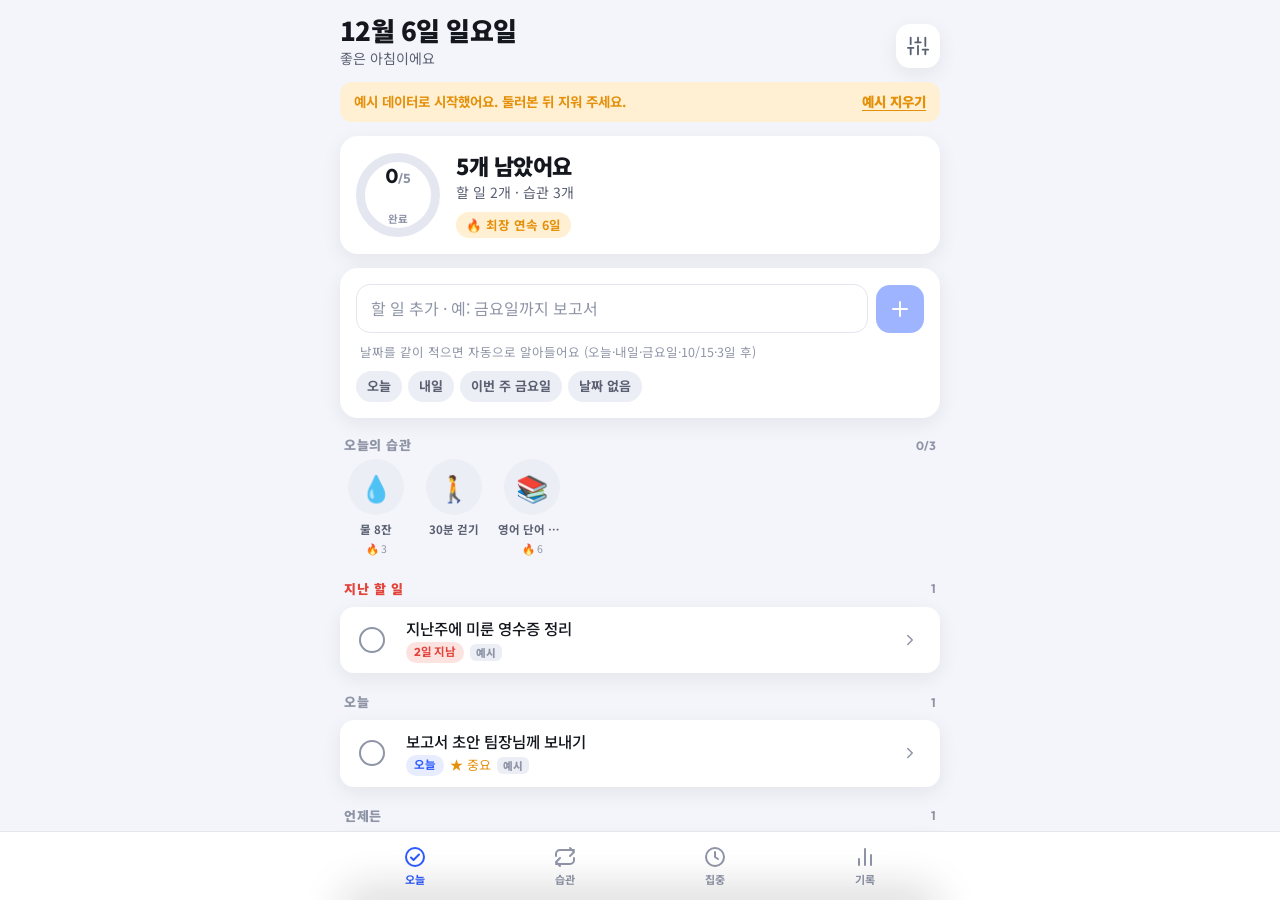
==== haru/index.html @ b6474ebb "Add 하루 planner app and 몽글몽글 merge game 하루 (haru/): one-screen daily planner for iPhone Safari / home" ====
<!doctype html>
<html lang="ko">
<head>
<meta charset="utf-8">
<meta name="viewport" content="width=device-width, initial-scale=1, maximum-scale=1, viewport-fit=cover, interactive-widget=resizes-content">
<meta name="description" content="할 일·습관·집중 타이머·기록을 한 화면에. 로그인 없이, 오프라인에서도 되는 하루 플래너.">
<meta property="og:type" content="website">
<meta property="og:title" content="하루">
<meta property="og:description" content="할 일·습관·집중 타이머·기록을 한 화면에. 로그인 없이, 오프라인에서도 되는 하루 플래너.">
<meta property="og:image" content="https://joofam0819-crypto.github.io/claude-cloud/haru/og.png">
<meta property="og:url" content="https://joofam0819-crypto.github.io/claude-cloud/haru/">
<meta name="twitter:card" content="summary_large_image">
<link rel="apple-touch-icon" href="icons/apple-touch-icon.png">
<link rel="icon" type="image/png" href="icons/icon-192.png">
<link rel="manifest" href="manifest.webmanifest">
<meta name="apple-mobile-web-app-capable" content="yes">
<meta name="mobile-web-app-capable" content="yes">
<meta name="apple-mobile-web-app-status-bar-style" content="black-translucent">
<meta name="apple-mobile-web-app-title" content="하루">
<meta name="theme-color" media="(prefers-color-scheme: light)" content="#f4f5fa">
<meta name="theme-color" media="(prefers-color-scheme: dark)" content="#0e1016">
<title>하루</title>
<link rel="preconnect" href="https://fonts.googleapis.com">
<link rel="preconnect" href="https://fonts.gstatic.com" crossorigin>
<link rel="stylesheet" href="https://fonts.googleapis.com/css2?family=Noto+Sans+KR:wght@400;500;700;900&family=Outfit:wght@500;700&display=swap">
<style>
/* Layout: one fixed full-height column (top bar / scrolling view / tab bar); sheets slide up over it. */
:root{
  --bg:#f4f5fa; --surface:#ffffff; --surface-2:#eceef5; --surface-3:#e2e5ef;
  --fg:#15171e; --fg-2:#5a6072; --fg-3:#8f95a7; --line:#e3e6ee;
  --accent:#2d5bff; --accent-2:#1f46d6; --accent-soft:#e7ecff; --on-accent:#ffffff;
  --ok:#19a369; --ok-soft:#dcf4e8; --warn:#e4900a; --warn-soft:#fff0d3; --bad:#e2433a; --bad-soft:#fde3e0;
  --ring-track:#e4e7f0; --shadow:0 6px 20px rgba(21,23,30,.07); --shadow-lg:0 -12px 40px rgba(21,23,30,.18);
  --radius:18px; --radius-sm:12px;
  --f-ui:"Noto Sans KR",-apple-system,BlinkMacSystemFont,"Apple SD Gothic Neo","Pretendard","Malgun Gothic",sans-serif;
  --f-num:"Outfit","Noto Sans KR",-apple-system,BlinkMacSystemFont,sans-serif;
  color-scheme:light;
}
@media (prefers-color-scheme:dark){
  :root:not([data-theme="light"]){
    --bg:#0e1016; --surface:#171a23; --surface-2:#1f2330; --surface-3:#2a2f3e;
    --fg:#f2f3f7; --fg-2:#aab0c2; --fg-3:#6f7589; --line:#262b38;
    --accent:#5d86ff; --accent-2:#7a9cff; --accent-soft:#1c2a55; --on-accent:#ffffff;
    --ok:#33c585; --ok-soft:#113627; --warn:#f0a73c; --warn-soft:#3a2a0f; --bad:#ff6d63; --bad-soft:#3f1b19;
    --ring-track:#272b38; --shadow:0 6px 20px rgba(0,0,0,.35); --shadow-lg:0 -12px 40px rgba(0,0,0,.55);
    color-scheme:dark;
  }
}
:root[data-theme="dark"]{
  --bg:#0e1016; --surface:#171a23; --surface-2:#1f2330; --surface-3:#2a2f3e;
  --fg:#f2f3f7; --fg-2:#aab0c2; --fg-3:#6f7589; --line:#262b38;
  --accent:#5d86ff; --accent-2:#7a9cff; --accent-soft:#1c2a55; --on-accent:#ffffff;
  --ok:#33c585; --ok-soft:#113627; --warn:#f0a73c; --warn-soft:#3a2a0f; --bad:#ff6d63; --bad-soft:#3f1b19;
  --ring-track:#272b38; --shadow:0 6px 20px rgba(0,0,0,.35); --shadow-lg:0 -12px 40px rgba(0,0,0,.55);
  color-scheme:dark;
}
*,*::before,*::after{box-sizing:border-box}
html,body{height:100%;margin:0;padding:0}
body{background:var(--bg);color:var(--fg);font-family:var(--f-ui);font-size:16px;line-height:1.45;-webkit-text-size-adjust:100%;-webkit-tap-highlight-color:transparent;overscroll-behavior:none}
[hidden]{display:none!important}
button{font:inherit;color:inherit;background:none;border:0;padding:0;margin:0;cursor:pointer;-webkit-appearance:none;appearance:none;touch-action:manipulation}
input,textarea,select{font:inherit;color:inherit}
button:focus-visible,input:focus-visible,textarea:focus-visible,select:focus-visible,[tabindex]:focus-visible{outline:2px solid var(--accent);outline-offset:2px}
.num{font-family:var(--f-num);font-variant-numeric:tabular-nums}
.sr{position:absolute;width:1px;height:1px;overflow:hidden;clip:rect(0 0 0 0);white-space:nowrap}

#app{position:fixed;inset:0;display:flex;flex-direction:column;background:var(--bg);overflow:hidden}
.topbar{flex:none;padding:calc(env(safe-area-inset-top,0px) + 14px) 20px 6px;display:flex;align-items:flex-end;justify-content:space-between;gap:12px}
.topbar h1{margin:0;font-size:26px;font-weight:900;letter-spacing:-.02em;line-height:1.2;text-wrap:balance}
.topbar .sub{margin-top:3px;color:var(--fg-2);font-size:14px}
.iconbtn{width:44px;height:44px;border-radius:14px;display:grid;place-items:center;color:var(--fg-2);background:var(--surface);box-shadow:var(--shadow);flex:none}
.iconbtn:active{transform:scale(.94)}
.iconbtn svg{width:22px;height:22px}
main{flex:1;min-height:0;overflow-y:auto;-webkit-overflow-scrolling:touch;overscroll-behavior:contain;padding:8px 16px 36px}
.tabbar{flex:none;display:grid;grid-template-columns:repeat(4,1fr);padding:6px 10px calc(env(safe-area-inset-bottom,0px) + 8px);background:var(--surface);border-top:1px solid var(--line)}
.tabbar button{display:flex;flex-direction:column;align-items:center;gap:3px;padding:7px 0 4px;font-size:11px;font-weight:700;color:var(--fg-3);border-radius:12px}
.tabbar button[aria-selected="true"]{color:var(--accent)}
.tabbar button:active{background:var(--surface-2)}
.tabbar svg{width:24px;height:24px}
.ico{width:24px;height:24px;fill:none;stroke:currentColor;stroke-width:2;stroke-linecap:round;stroke-linejoin:round}

section.tab{display:flex;flex-direction:column;gap:14px}
.card{background:var(--surface);border-radius:var(--radius);padding:16px;box-shadow:var(--shadow)}
.hero{display:flex;align-items:center;gap:16px}
.hero .big{font-size:22px;font-weight:900;letter-spacing:-.02em;line-height:1.25;text-wrap:balance}
.hero .msg{color:var(--fg-2);font-size:14px;margin-top:2px}
.hero .meta{margin-top:10px;display:flex;flex-wrap:wrap;gap:6px}
.pill{display:inline-flex;align-items:center;gap:5px;padding:4px 10px;border-radius:999px;font-size:12.5px;font-weight:700;background:var(--surface-2);color:var(--fg-2);white-space:nowrap}
.pill.accent{background:var(--accent-soft);color:var(--accent)}
.pill.ok{background:var(--ok-soft);color:var(--ok)}
.pill.bad{background:var(--bad-soft);color:var(--bad)}
.pill.warn{background:var(--warn-soft);color:var(--warn)}
.ring{position:relative;flex:none;display:grid;place-items:center}
.ring svg{display:block;transform:rotate(-90deg)}
.ring .lbl{position:absolute;inset:0;display:grid;place-items:center;text-align:center;line-height:1}
.ring .lbl b{font-family:var(--f-num);font-size:20px;font-weight:700}
.ring .lbl small{display:block;font-size:10.5px;color:var(--fg-3);margin-top:3px;font-weight:700}

.banner{display:flex;align-items:center;justify-content:space-between;gap:10px;padding:10px 14px;border-radius:var(--radius-sm);background:var(--warn-soft);color:var(--warn);font-size:13.5px;font-weight:700}
.banner button{font-weight:900;text-decoration:underline;text-underline-offset:3px;white-space:nowrap;flex:none}

.composer{display:flex;flex-direction:column;gap:8px}
.composer .row{display:flex;gap:8px;align-items:center}
.input{width:100%;min-width:0;font-size:16px;padding:12px 14px;border-radius:14px;border:1.5px solid var(--line);background:var(--surface);color:var(--fg);outline:none;transition:border-color .15s,box-shadow .15s;-webkit-appearance:none;appearance:none}
.input::placeholder{color:var(--fg-3)}
.input:focus{border-color:var(--accent);box-shadow:0 0 0 4px var(--accent-soft)}
textarea.input{resize:vertical;min-height:80px;line-height:1.5}
.composer .add{width:48px;height:48px;border-radius:14px;background:var(--accent);color:var(--on-accent);display:grid;place-items:center;flex:none;box-shadow:0 6px 16px rgba(45,91,255,.28)}
.composer .add:disabled{opacity:.45;box-shadow:none}
.composer .add:active{transform:scale(.94)}
.composer .hint{display:flex;align-items:center;gap:6px;flex-wrap:wrap;min-height:22px;font-size:12.5px;color:var(--fg-3);padding:0 4px}
.chips{display:flex;gap:6px;flex-wrap:wrap}
.chip{padding:6px 11px;border-radius:999px;background:var(--surface-2);color:var(--fg-2);font-size:13px;font-weight:700;white-space:nowrap}
.chip[aria-pressed="true"]{background:var(--accent);color:var(--on-accent)}
.chip:active{transform:scale(.96)}

.habit-strip{display:flex;gap:10px;overflow-x:auto;padding:4px 2px 6px;scrollbar-width:none;-webkit-overflow-scrolling:touch}
.habit-strip::-webkit-scrollbar{display:none}
.hbtn{flex:none;width:68px;display:flex;flex-direction:column;align-items:center;gap:6px}
.hbtn .face{width:56px;height:56px;border-radius:50%;display:grid;place-items:center;font-size:26px;background:var(--surface-2);border:2.5px solid transparent;position:relative;transition:transform .15s,background .15s}
.hbtn .face::after{content:"";position:absolute;right:-2px;bottom:-2px;width:20px;height:20px;border-radius:50%;background:var(--ok);border:2.5px solid var(--surface);background-image:url("data:image/svg+xml,%3Csvg xmlns='http://www.w3.org/2000/svg' viewBox='0 0 24 24' fill='none' stroke='white' stroke-width='3.2' stroke-linecap='round' stroke-linejoin='round'%3E%3Cpath d='M6 12.5l4 4L18 8'/%3E%3C/svg%3E");background-size:12px;background-repeat:no-repeat;background-position:center;opacity:0;transform:scale(.4);transition:opacity .15s,transform .2s cubic-bezier(.2,1.4,.4,1)}
.hbtn[aria-pressed="true"] .face{background:var(--hcolor,var(--accent-soft));border-color:var(--hline,var(--accent))}
.hbtn[aria-pressed="true"] .face::after{opacity:1;transform:scale(1)}
.hbtn:active .face{transform:scale(.92)}
.hbtn .name{font-size:11.5px;font-weight:700;color:var(--fg-2);max-width:68px;overflow:hidden;text-overflow:ellipsis;white-space:nowrap}
.hbtn[aria-pressed="true"] .name{color:var(--fg)}
.hbtn .streak{font-size:10.5px;color:var(--fg-3);margin-top:-3px}

.sec{display:flex;flex-direction:column;gap:8px}
.sec-h{display:flex;align-items:center;justify-content:space-between;padding:4px 4px 0}
.sec-h h2{margin:0;font-size:13px;font-weight:900;letter-spacing:.04em;color:var(--fg-3);text-transform:uppercase}
.sec-h h2.bad{color:var(--bad)}
.sec-h .cnt{font-family:var(--f-num);font-size:12px;color:var(--fg-3);font-weight:700}
.sec-h button{font-size:12.5px;font-weight:700;color:var(--fg-3)}
.list{display:flex;flex-direction:column;gap:8px}
.task{position:relative;overflow:hidden;border-radius:14px;background:var(--surface);box-shadow:var(--shadow)}
.task .bg{position:absolute;inset:0;display:flex;align-items:center;justify-content:space-between;padding:0 18px;font-weight:900;font-size:14px;color:#fff;background:var(--surface-3)}
.task .bg .l{color:#fff;opacity:0}.task .bg .r{color:#fff;opacity:0}
.task[data-dir="r"] .bg{background:var(--ok)}.task[data-dir="r"] .bg .l{opacity:1}
.task[data-dir="l"] .bg{background:var(--bad)}.task[data-dir="l"] .bg .r{opacity:1}
.task .row{position:relative;display:flex;align-items:center;gap:12px;padding:11px 12px 11px 10px;background:var(--surface);touch-action:pan-y;will-change:transform}
.task.anim .row{transition:transform .22s cubic-bezier(.2,.8,.2,1)}
.check{width:44px;height:44px;flex:none;display:grid;place-items:center;border-radius:50%}
.check i{display:block;width:26px;height:26px;border-radius:50%;border:2px solid var(--fg-3);display:grid;place-items:center;transition:background .15s,border-color .15s,transform .2s cubic-bezier(.2,1.4,.4,1)}
.check svg{width:16px;height:16px;stroke:#fff;stroke-width:3;fill:none;stroke-linecap:round;stroke-linejoin:round;opacity:0;transform:scale(.5);transition:opacity .12s,transform .2s cubic-bezier(.2,1.4,.4,1)}
.task.done .check i{background:var(--ok);border-color:var(--ok)}
.task.done .check svg{opacity:1;transform:scale(1)}
.check:active i{transform:scale(.85)}
.task .body{flex:1;min-width:0;display:flex;flex-direction:column;gap:3px}
.task .t{font-size:15.5px;font-weight:500;line-height:1.35;word-break:break-word}
.task.done .t{color:var(--fg-3);text-decoration:line-through}
.task .m{display:flex;align-items:center;gap:6px;flex-wrap:wrap;font-size:12px;color:var(--fg-3)}
.due{display:inline-flex;align-items:center;gap:4px;padding:2px 8px;border-radius:999px;background:var(--surface-2);color:var(--fg-2);font-weight:700;font-size:11.5px;font-family:var(--f-num);font-variant-numeric:tabular-nums}
.due.today{background:var(--accent-soft);color:var(--accent)}
.due.over{background:var(--bad-soft);color:var(--bad)}
.due.soon{background:var(--warn-soft);color:var(--warn)}
.star{color:var(--warn);font-size:13px}
.task .open{width:36px;height:44px;display:grid;place-items:center;color:var(--fg-3);flex:none}
.task .open svg{width:18px;height:18px}
.tag{display:inline-block;padding:1px 6px;border-radius:6px;background:var(--surface-2);color:var(--fg-3);font-size:10.5px;font-weight:900}
.empty{padding:28px 16px;text-align:center;color:var(--fg-3);font-size:14px;border:1.5px dashed var(--line);border-radius:var(--radius)}
.empty b{display:block;color:var(--fg-2);font-size:15px;margin-bottom:4px}
.allclear{padding:22px 16px;text-align:center;border-radius:var(--radius);background:linear-gradient(135deg,var(--accent-soft),var(--ok-soft));color:var(--fg)}
.allclear b{display:block;font-size:17px;font-weight:900}
.allclear span{font-size:13.5px;color:var(--fg-2)}

/* habits tab */
.hcard{display:flex;align-items:center;gap:12px;padding:12px 12px 12px 14px;background:var(--surface);border-radius:var(--radius);box-shadow:var(--shadow)}
.hcard .em{width:46px;height:46px;border-radius:14px;display:grid;place-items:center;font-size:24px;background:var(--hcolor,var(--surface-2));flex:none}
.hcard .info{flex:1;min-width:0;display:flex;flex-direction:column;gap:5px}
.hcard .nm{font-weight:700;font-size:15.5px;line-height:1.3;overflow:hidden;text-overflow:ellipsis;white-space:nowrap}
.hcard .st{font-size:12px;color:var(--fg-3);display:flex;gap:8px;align-items:center;flex-wrap:wrap}
.dots{display:flex;gap:4px}
.dots i{width:12px;height:12px;border-radius:50%;background:var(--surface-3);display:block}
.dots i.on{background:var(--hline,var(--accent))}
.dots i.today{box-shadow:0 0 0 2px var(--surface),0 0 0 3.5px var(--fg-3)}
.dots i.today.on{box-shadow:0 0 0 2px var(--surface),0 0 0 3.5px var(--hline,var(--accent))}
.hcheck{width:48px;height:48px;border-radius:50%;flex:none;display:grid;place-items:center;border:2.5px solid var(--line);color:transparent;transition:background .15s,border-color .15s,transform .15s}
.hcheck svg{width:22px;height:22px;stroke:currentColor;stroke-width:3;fill:none;stroke-linecap:round;stroke-linejoin:round}
.hcheck[aria-pressed="true"]{background:var(--hline,var(--accent));border-color:var(--hline,var(--accent));color:#fff}
.hcheck:active{transform:scale(.9)}
.fab{position:absolute;right:20px;bottom:calc(env(safe-area-inset-bottom,0px) + 86px);width:56px;height:56px;border-radius:18px;background:var(--accent);color:var(--on-accent);display:grid;place-items:center;box-shadow:0 10px 24px rgba(45,91,255,.35);z-index:5}
.fab svg{width:26px;height:26px}
.fab:active{transform:scale(.94)}
.summary{display:grid;grid-template-columns:repeat(3,1fr);gap:8px}
.stat{background:var(--surface);border-radius:var(--radius-sm);padding:12px 10px;box-shadow:var(--shadow);min-width:0}
.stat b{display:block;font-family:var(--f-num);font-size:22px;font-weight:700;line-height:1.1;font-variant-numeric:tabular-nums}
.stat b small{font-size:12px;font-weight:700;color:var(--fg-3);margin-left:2px;font-family:var(--f-ui)}
.stat span{display:block;font-size:11.5px;color:var(--fg-3);font-weight:700;margin-top:4px}

/* heatmap */
.heat{display:grid;grid-auto-flow:column;grid-template-rows:repeat(7,1fr);gap:3px;width:max-content;max-width:100%}
.heat i{width:13px;height:13px;border-radius:3.5px;background:var(--surface-3);display:block}
.heat i.l1{background:color-mix(in srgb,var(--hline,var(--accent)) 30%,var(--surface-3))}
.heat i.l2{background:color-mix(in srgb,var(--hline,var(--accent)) 55%,var(--surface-3))}
.heat i.l3{background:color-mix(in srgb,var(--hline,var(--accent)) 80%,var(--surface-3))}
.heat i.l4{background:var(--hline,var(--accent))}
.heat i.future{opacity:.35}
.heat-wrap{overflow-x:auto;padding-bottom:4px}
.heat-legend{display:flex;align-items:center;gap:4px;font-size:11px;color:var(--fg-3);margin-top:8px;justify-content:flex-end}
.heat-legend i{width:11px;height:11px;border-radius:3px;display:block;background:var(--surface-3)}

/* focus tab */
.focus{display:flex;flex-direction:column;align-items:center;gap:18px;padding:12px 0 4px}
.seg{display:flex;background:var(--surface-2);border-radius:14px;padding:4px;width:100%;gap:2px}
.seg button{flex:1;padding:9px 6px;border-radius:11px;font-size:13.5px;font-weight:700;color:var(--fg-3);white-space:nowrap}
.seg button[aria-pressed="true"]{background:var(--surface);color:var(--fg);box-shadow:var(--shadow)}
.dial{position:relative;width:min(272px,72vw);aspect-ratio:1;display:grid;place-items:center}
.dial svg{position:absolute;inset:0;width:100%;height:100%;transform:rotate(-90deg)}
.dial .time{font-family:var(--f-num);font-size:clamp(48px,16vw,64px);font-weight:700;letter-spacing:-.01em;font-variant-numeric:tabular-nums;line-height:1}
.dial .lab{text-align:center;font-size:13.5px;color:var(--fg-2);font-weight:700;margin-top:8px;max-width:180px;overflow:hidden;text-overflow:ellipsis;white-space:nowrap}
.dial .c{display:flex;flex-direction:column;align-items:center}
.ctrls{display:flex;align-items:center;gap:14px}
.ctrls .main{width:76px;height:76px;border-radius:50%;background:var(--accent);color:var(--on-accent);display:grid;place-items:center;box-shadow:0 10px 24px rgba(45,91,255,.35)}
.ctrls .main svg{width:30px;height:30px}
.ctrls .main.run{background:var(--warn);box-shadow:0 10px 24px rgba(228,144,10,.35)}
.ctrls .side{width:52px;height:52px;border-radius:50%;background:var(--surface);box-shadow:var(--shadow);display:grid;place-items:center;color:var(--fg-2)}
.ctrls .side svg{width:22px;height:22px}
.ctrls button:active{transform:scale(.94)}
.linkrow{display:flex;align-items:center;gap:8px;width:100%}
select.input{background-image:url("data:image/svg+xml,%3Csvg xmlns='http://www.w3.org/2000/svg' viewBox='0 0 24 24' fill='none' stroke='%238f95a7' stroke-width='2.2' stroke-linecap='round' stroke-linejoin='round'%3E%3Cpath d='M6 9l6 6 6-6'/%3E%3C/svg%3E");background-repeat:no-repeat;background-position:right 12px center;background-size:18px;padding-right:38px}
.tomato{display:flex;gap:6px;flex-wrap:wrap}
.tomato i{width:14px;height:14px;border-radius:50%;background:var(--accent);display:block;opacity:.9}
.sess{display:flex;justify-content:space-between;align-items:center;padding:10px 0;border-top:1px solid var(--line);font-size:14px}
.sess:first-of-type{border-top:0}
.sess .w{color:var(--fg-3);font-size:12.5px}

/* review */
.chart{width:100%;height:auto;display:block}
.chart text{font-family:var(--f-num);font-size:11px;fill:var(--fg-3);font-weight:700}
.chart .v{fill:var(--fg-2)}
.chart .grid{stroke:var(--line);stroke-width:1}
.recent .task{box-shadow:none;background:var(--surface-2)}

/* sheets, toast, confirm */
.sheet-wrap{position:fixed;inset:0;z-index:40;display:flex;align-items:flex-end;justify-content:center;pointer-events:none}
.sheet-wrap .backdrop{position:absolute;inset:0;background:rgba(10,12,20,.42);opacity:0;transition:opacity .25s}
.sheet{position:relative;width:100%;max-width:600px;max-height:calc(100% - 28px - env(safe-area-inset-top,0px));overflow-y:auto;-webkit-overflow-scrolling:touch;background:var(--surface);border-radius:24px 24px 0 0;padding:10px 20px calc(env(safe-area-inset-bottom,0px) + 22px);transform:translateY(102%);transition:transform .32s cubic-bezier(.2,.8,.2,1);box-shadow:var(--shadow-lg);display:flex;flex-direction:column;gap:14px}
.sheet-wrap.open{pointer-events:auto}
.sheet-wrap.open .backdrop{opacity:1}
.sheet-wrap.open .sheet{transform:none}
.grab{width:40px;height:5px;border-radius:3px;background:var(--surface-3);margin:0 auto 2px;flex:none}
.sheet h3{margin:0;font-size:19px;font-weight:900;letter-spacing:-.01em}
.sheet .hd{display:flex;align-items:center;justify-content:space-between;gap:10px}
.sheet .hd .x{width:36px;height:36px;border-radius:50%;background:var(--surface-2);display:grid;place-items:center;color:var(--fg-2)}
.sheet .hd .x svg{width:18px;height:18px}
.field{display:flex;flex-direction:column;gap:6px}
.field label{font-size:12.5px;font-weight:900;color:var(--fg-3);letter-spacing:.03em}
.btn{font-weight:900;font-size:15.5px;padding:14px 18px;border-radius:14px;background:var(--accent);color:var(--on-accent);text-align:center;width:100%}
.btn.ghost{background:var(--surface-2);color:var(--fg)}
.btn.danger{background:var(--bad-soft);color:var(--bad)}
.btn.ok{background:var(--ok);color:#fff}
.btn:active{transform:scale(.985)}
.btn:disabled{opacity:.45}
.btnrow{display:flex;gap:8px}
.btnrow .btn{width:auto;flex:1}
.weekgrid{display:grid;grid-template-columns:repeat(7,1fr);gap:6px}
.weekgrid button{display:flex;flex-direction:column;align-items:center;gap:2px;padding:8px 0 6px;border-radius:12px;background:var(--surface-2);color:var(--fg-2)}
.weekgrid button small{font-size:11px;font-weight:700;color:var(--fg-3)}
.weekgrid button b{font-size:16px;font-weight:700}
.weekgrid button.today{box-shadow:inset 0 0 0 2px var(--fg-3)}
.weekgrid button[aria-pressed="true"]{background:var(--hline,var(--accent));color:#fff}
.weekgrid button[aria-pressed="true"] small{color:rgba(255,255,255,.8)}
.weekgrid button:disabled{opacity:.35}
.emoji-grid{display:grid;grid-template-columns:repeat(8,1fr);gap:6px}
.emoji-grid button{aspect-ratio:1;border-radius:10px;font-size:22px;background:var(--surface-2);display:grid;place-items:center}
.emoji-grid button[aria-pressed="true"]{background:var(--accent-soft);box-shadow:inset 0 0 0 2px var(--accent)}
.swatches{display:flex;gap:8px;flex-wrap:wrap}
.swatches button{width:34px;height:34px;border-radius:50%;background:var(--sw);border:3px solid transparent}
.swatches button[aria-pressed="true"]{border-color:var(--fg);box-shadow:inset 0 0 0 2px var(--surface)}
.stepper{display:flex;align-items:center;gap:0;background:var(--surface-2);border-radius:12px;overflow:hidden}
.stepper button{width:44px;height:44px;font-size:22px;font-weight:700;color:var(--fg-2)}
.stepper b{min-width:72px;text-align:center;font-family:var(--f-num);font-size:17px}
.kv{display:flex;align-items:center;justify-content:space-between;padding:12px 0;border-top:1px solid var(--line);gap:12px}
.kv:first-child{border-top:0}
.kv .k{font-weight:700;font-size:15px}
.kv .d{font-size:12.5px;color:var(--fg-3);margin-top:2px}
.kv .seg{width:auto;min-width:150px}
.kv .seg button{padding:7px 10px;font-size:12.5px}
.switch{width:52px;height:32px;border-radius:999px;background:var(--surface-3);position:relative;flex:none;transition:background .2s}
.switch::after{content:"";position:absolute;top:3px;left:3px;width:26px;height:26px;border-radius:50%;background:#fff;box-shadow:0 2px 6px rgba(0,0,0,.25);transition:transform .2s cubic-bezier(.2,.8,.2,1)}
.switch[aria-checked="true"]{background:var(--ok)}
.switch[aria-checked="true"]::after{transform:translateX(20px)}
.note{font-size:12.5px;color:var(--fg-3);line-height:1.5}
.note.code{font-family:ui-monospace,SFMono-Regular,Menlo,monospace;word-break:break-all;background:var(--surface-2);padding:10px;border-radius:10px;max-height:120px;overflow:auto;color:var(--fg-2)}
.toast-wrap{position:fixed;left:0;right:0;bottom:calc(env(safe-area-inset-bottom,0px) + 84px);display:flex;justify-content:center;pointer-events:none;z-index:60;padding:0 16px}
.toast{pointer-events:auto;display:flex;align-items:center;gap:14px;background:var(--fg);color:var(--bg);padding:12px 16px;border-radius:14px;font-size:14px;font-weight:700;box-shadow:0 10px 30px rgba(0,0,0,.25);max-width:100%;transform:translateY(20px);opacity:0;transition:transform .25s,opacity .25s}
.toast.show{transform:none;opacity:1}
.toast button{color:var(--accent-2);font-weight:900;white-space:nowrap}
:root[data-theme="dark"] .toast button,:root:not([data-theme="light"]) .toast button{color:var(--accent)}
.modal-wrap{position:fixed;inset:0;z-index:70;display:none;align-items:center;justify-content:center;padding:24px;background:rgba(10,12,20,.5)}
.modal-wrap.open{display:flex}
.modal{background:var(--surface);border-radius:20px;padding:22px 20px 18px;width:100%;max-width:360px;display:flex;flex-direction:column;gap:14px;box-shadow:var(--shadow-lg)}
.modal h3{margin:0;font-size:18px;font-weight:900}
.modal p{margin:0;color:var(--fg-2);font-size:14px;line-height:1.5}
#confetti{position:fixed;inset:0;pointer-events:none;z-index:80}
.hapt{position:absolute;width:1px;height:1px;opacity:0;pointer-events:none;overflow:hidden}
@keyframes pop{0%{transform:scale(.6)}60%{transform:scale(1.12)}100%{transform:scale(1)}}
.pop{animation:pop .3s cubic-bezier(.2,1.2,.4,1)}
@media (prefers-reduced-motion:reduce){*,*::before,*::after{transition:none!important;animation:none!important}}
@media (min-width:640px){main{padding-left:max(16px,calc((100% - 600px)/2));padding-right:max(16px,calc((100% - 600px)/2))}.topbar,.tabbar{padding-left:max(20px,calc((100% - 600px)/2));padding-right:max(20px,calc((100% - 600px)/2))}}
</style>
</head>
<body>
<div id="app">
  <header class="topbar">
    <div><h1 id="tb-title">하루</h1><div class="sub" id="tb-sub"></div></div>
    <button class="iconbtn" id="btn-settings" aria-label="설정"><svg class="ico" viewBox="0 0 24 24"><path d="M4 21v-7"/><path d="M4 10V3"/><path d="M12 21v-9"/><path d="M12 8V3"/><path d="M20 21v-5"/><path d="M20 12V3"/><path d="M1 14h6"/><path d="M9 8h6"/><path d="M17 16h6"/></svg></button>
  </header>
  <main id="main">
    <section class="tab" id="tab-today">
      <div id="sample-banner" class="banner" hidden><span>예시 데이터로 시작했어요. 둘러본 뒤 지워 주세요.</span><button data-act="clear-samples">예시 지우기</button></div>
      <div class="card hero" id="hero"></div>
      <div class="composer card">
        <div class="row">
          <input class="input" id="composer" type="text" placeholder="할 일 추가 · 예: 금요일까지 보고서" autocomplete="off" enterkeyhint="done" aria-label="할 일 입력">
          <button class="add" id="composer-add" aria-label="추가" disabled><svg class="ico" viewBox="0 0 24 24"><path d="M12 5v14M5 12h14"/></svg></button>
        </div>
        <div class="hint" id="composer-hint"><span>날짜를 같이 적으면 자동으로 알아들어요 (오늘·내일·금요일·10/15·3일 후)</span></div>
        <div class="chips" id="composer-chips">
          <button class="chip" data-quick="today">오늘</button>
          <button class="chip" data-quick="tomorrow">내일</button>
          <button class="chip" data-quick="week">이번 주 금요일</button>
          <button class="chip" data-quick="none">날짜 없음</button>
        </div>
      </div>
      <div id="today-habits"></div>
      <div id="today-lists" class="sec" style="gap:16px"></div>
    </section>
    <section class="tab" id="tab-habits" hidden>
      <div id="habits-summary" class="summary"></div>
      <div id="habits-list" class="list" style="gap:10px"></div>
    </section>
    <section class="tab" id="tab-focus" hidden>
      <div class="card focus">
        <div class="seg" id="focus-mode" role="tablist">
          <button data-mode="focus" aria-pressed="true">집중</button>
          <button data-mode="short" aria-pressed="false">짧은 휴식</button>
          <button data-mode="long" aria-pressed="false">긴 휴식</button>
        </div>
        <div class="dial" id="dial">
          <svg viewBox="0 0 100 100" aria-hidden="true"><circle cx="50" cy="50" r="45" fill="none" stroke="var(--ring-track)" stroke-width="7"/><circle id="dial-arc" cx="50" cy="50" r="45" fill="none" stroke="var(--accent)" stroke-width="7" stroke-linecap="round" stroke-dasharray="282.74" stroke-dashoffset="0"/></svg>
          <div class="c"><div class="time" id="dial-time">25:00</div><div class="lab" id="dial-lab">시작할 준비 됐어요</div></div>
        </div>
        <div class="ctrls">
          <button class="side" id="focus-reset" aria-label="초기화"><svg class="ico" viewBox="0 0 24 24"><path d="M3 12a9 9 0 1 0 3-6.7"/><path d="M3 4v5h5"/></svg></button>
          <button class="main" id="focus-toggle" aria-label="시작"><svg viewBox="0 0 24 24" id="focus-icon"><path d="M7 4l13 8-13 8z" fill="currentColor"/></svg></button>
          <button class="side" id="focus-skip" aria-label="다음 단계로"><svg class="ico" viewBox="0 0 24 24"><path d="M5 4l10 8-10 8z" fill="currentColor" stroke="none"/><path d="M19 5v14"/></svg></button>
        </div>
        <div class="linkrow"><select class="input" id="focus-task" aria-label="집중할 할 일"></select></div>
      </div>
      <div class="card" id="focus-stats"></div>
    </section>
    <section class="tab" id="tab-review" hidden>
      <div id="review"></div>
    </section>
    <button class="fab" id="fab-habit" hidden aria-label="습관 추가"><svg class="ico" viewBox="0 0 24 24"><path d="M12 5v14M5 12h14"/></svg></button>
  </main>
  <nav class="tabbar" role="tablist" aria-label="메뉴">
    <button role="tab" data-tab="today" aria-selected="true"><svg class="ico" viewBox="0 0 24 24"><circle cx="12" cy="12" r="9"/><path d="M8 12.5l2.5 2.5L16 9.5"/></svg>오늘</button>
    <button role="tab" data-tab="habits" aria-selected="false"><svg class="ico" viewBox="0 0 24 24"><path d="M17 3l4 4-4 4"/><path d="M3 11V9a4 4 0 0 1 4-4h14"/><path d="M7 21l-4-4 4-4"/><path d="M21 13v2a4 4 0 0 1-4 4H3"/></svg>습관</button>
    <button role="tab" data-tab="focus" aria-selected="false"><svg class="ico" viewBox="0 0 24 24"><circle cx="12" cy="12" r="9"/><path d="M12 7v5l3 2"/></svg>집중</button>
    <button role="tab" data-tab="review" aria-selected="false"><svg class="ico" viewBox="0 0 24 24"><path d="M18 20V10"/><path d="M12 20V4"/><path d="M6 20v-6"/></svg>기록</button>
  </nav>
</div>
<div class="sheet-wrap" id="sheet-wrap"><div class="backdrop" id="sheet-backdrop"></div><div class="sheet" id="sheet" role="dialog" aria-modal="true"></div></div>
<div class="modal-wrap" id="modal-wrap"><div class="modal" role="alertdialog" aria-modal="true"><h3 id="modal-title"></h3><p id="modal-body"></p><div class="btnrow"><button class="btn ghost" id="modal-cancel">취소</button><button class="btn" id="modal-ok">확인</button></div></div></div>
<div class="toast-wrap" id="toast-wrap"></div>
<canvas id="confetti" hidden></canvas>
<label class="hapt" aria-hidden="true"><input type="checkbox" switch id="hapt-switch" tabindex="-1"></label>
<script>
(() => {
'use strict';
/* ───────────── utilities ───────────── */
const $ = (s, el = document) => el.querySelector(s);
const $$ = (s, el = document) => Array.from(el.querySelectorAll(s));
const esc = s => String(s ?? '').replace(/[&<>"']/g, c => ({'&':'&amp;','<':'&lt;','>':'&gt;','"':'&quot;',"'":'&#39;'}[c]));
const uid = () => (Date.now().toString(36) + Math.random().toString(36).slice(2, 8));
const pad2 = n => String(n).padStart(2, '0');
const ymd = d => `${d.getFullYear()}-${pad2(d.getMonth() + 1)}-${pad2(d.getDate())}`;
const today = () => ymd(new Date());
const parseYmd = s => { const [y, m, d] = String(s).split('-').map(Number); return new Date(y, m - 1, d); };
const addDays = (s, n) => { const d = parseYmd(s); d.setDate(d.getDate() + n); return ymd(d); };
const utc = s => { const [y, m, d] = String(s).split('-').map(Number); return Date.UTC(y, m - 1, d); };
const diffDays = (a, b) => Math.round((utc(a) - utc(b)) / 86400000);
const WD = ['일', '월', '화', '수', '목', '금', '토'];
const dow = s => parseYmd(s).getDay();
const fmtLong = s => { const d = parseYmd(s); return `${d.getMonth() + 1}월 ${d.getDate()}일 ${WD[d.getDay()]}요일`; };
const fmtShort = s => { const d = parseYmd(s); return `${d.getMonth() + 1}/${d.getDate()} ${WD[d.getDay()]}`; };
const clamp = (v, a, b) => Math.max(a, Math.min(b, v));
const isValidYmd = s => typeof s === 'string' && /^\d{4}-\d{2}-\d{2}$/.test(s) && !isNaN(parseYmd(s).getTime());
const reduced = () => matchMedia('(prefers-reduced-motion: reduce)').matches;

function dueLabel(due, t = today()) {
  const n = diffDays(due, t);
  if (n === 0) return '오늘';
  if (n === 1) return '내일';
  if (n === 2) return '모레';
  if (n === -1) return '어제';
  if (n < 0) return `${-n}일 지남`;
  if (n <= 6) return `${WD[dow(due)]}요일 · D-${n}`;
  return `${fmtShort(due)} · D-${n}`;
}
function dueClass(due, t = today()) {
  const n = diffDays(due, t);
  if (n < 0) return 'over'; if (n === 0) return 'today'; if (n <= 2) return 'soon'; return '';
}
/* week helpers (weekStart: 1 = Monday, 0 = Sunday) */
function weekStartOf(s, ws) { const d = dow(s); const back = (d - ws + 7) % 7; return addDays(s, -back); }
function weekDays(s, ws) { const st = weekStartOf(s, ws); return Array.from({ length: 7 }, (_, i) => addDays(st, i)); }

/* ───────────── natural-language date parsing (Korean first, some English) ───────────── */
const WDMAP = { '월': 1, '화': 2, '수': 3, '목': 4, '금': 5, '토': 6, '일': 0, mon: 1, tue: 2, wed: 3, thu: 4, fri: 5, sat: 6, sun: 0 };
function nextWeekday(from, wd, { nextWeek = false, thisWeek = false, ws = 1 } = {}) {
  if (thisWeek || nextWeek) {
    const st = weekStartOf(from, ws);
    const base = nextWeek ? addDays(st, 7) : st;
    const off = (wd - ws + 7) % 7;
    return addDays(base, off);
  }
  const cur = dow(from); let off = (wd - cur + 7) % 7; return addDays(from, off);
}
function parseTask(input, t = today(), ws = 1) {
  let text = ' ' + String(input).replace(/\s+/g, ' ').trim() + ' ';
  let due = null;
  const take = (re, fn) => { if (due !== null) return; const m = text.match(re); if (m) { const r = fn(m); if (r) { due = r; text = text.replace(m[0], ' '); } } };
  take(/\s(오늘|today)(까지)?\s/i, () => t);
  take(/\s(내일|tomorrow|tmr)(까지)?\s/i, () => addDays(t, 1));
  take(/\s(모레)(까지)?\s/, () => addDays(t, 2));
  take(/\s(글피)(까지)?\s/, () => addDays(t, 3));
  take(/\s(다음\s?주|담주|next week)\s?(월|화|수|목|금|토|일|mon|tue|wed|thu|fri|sat|sun)(요일|day)?(까지)?\s/i, m => nextWeekday(t, WDMAP[m[2].toLowerCase()], { nextWeek: true, ws }));
  take(/\s(이번\s?주|이번주|this week)\s?(월|화|수|목|금|토|일|mon|tue|wed|thu|fri|sat|sun)(요일|day)?(까지)?\s/i, m => nextWeekday(t, WDMAP[m[2].toLowerCase()], { thisWeek: true, ws }));
  take(/\s(다음\s?주|담주|next week)(까지)?\s/i, () => addDays(weekStartOf(t, ws), 7));
  take(/\s(이번\s?주|this week)(까지)?\s/i, () => addDays(weekStartOf(t, ws), 6));
  take(/\s(월|화|수|목|금|토|일)요일?(까지)?\s/, m => nextWeekday(t, WDMAP[m[1]]));
  take(/\s(mon|tue|wed|thu|fri|sat|sun)[a-z]*(day)?\s/i, m => nextWeekday(t, WDMAP[m[1].toLowerCase()]));
  take(/\s(\d{1,2})\s?일\s?(후|뒤)(에)?\s/, m => addDays(t, +m[1]));
  take(/\sin\s(\d{1,2})\s?days?\s/i, m => addDays(t, +m[1]));
  take(/\s(\d{1,2})\s?주\s?(후|뒤)(에)?\s/, m => addDays(t, 7 * +m[1]));
  take(/\s(\d{4})[-./](\d{1,2})[-./](\d{1,2})(까지)?\s/, m => mk(+m[1], +m[2], +m[3]));
  take(/\s(\d{1,2})\s?월\s?(\d{1,2})\s?일(까지)?\s/, m => mkThisOrNextYear(+m[1], +m[2], t));
  take(/\s(\d{1,2})[/.](\d{1,2})(까지)?\s/, m => mkThisOrNextYear(+m[1], +m[2], t));
  take(/\s(\d{1,2})\s?일(까지)?\s/, m => { const d = +m[1]; if (d < 1 || d > 31) return null; const [y, mo] = t.split('-').map(Number); let c = mk(y, mo, d); if (!c || diffDays(c, t) < 0) c = mk(mo === 12 ? y + 1 : y, mo === 12 ? 1 : mo + 1, d); return c; });
  const title = text.replace(/\s+/g, ' ').trim().replace(/(까지|by)$/i, '').trim();
  return { title, due };
  function mk(y, m, d) { const dt = new Date(y, m - 1, d); if (dt.getMonth() !== m - 1 || dt.getDate() !== d) return null; return ymd(dt); }
  function mkThisOrNextYear(m, d, t) { const y = +t.slice(0, 4); let c = mk(y, m, d); if (!c) return null; if (diffDays(c, t) < -60) c = mk(y + 1, m, d); return c; }
}

/* ───────────── state & storage ───────────── */
const KEY = 'haru.v1';
const HABIT_COLORS = ['#2d5bff', '#19a369', '#e4900a', '#e2433a', '#8b5cf6', '#0ea5a4', '#ec4899', '#64748b'];
const EMOJIS = ['💧', '🚶', '🏃', '📚', '✍️', '🧘', '💪', '🥗', '😴', '🧹', '💊', '🌱', '🎹', '🗣️', '🧠', '☀️', '🚭', '💰', '📵', '🙏', '🦷', '🍎', '🐶', '🎯'];
const defaultState = () => ({
  v: 1, tasks: [], habits: [],
  focus: { sessions: [], durations: { focus: 25, short: 5, long: 15 }, run: null, mode: 'focus', taskId: '' },
  settings: { theme: 'system', weekStart: 1, sound: true, haptics: true, cloud: true },
  meta: { created: Date.now(), celebrated: null },
  updatedAt: 0,
});
function migrate(o) {
  const d = defaultState();
  const s = { ...d, ...o };
  s.tasks = Array.isArray(o.tasks) ? o.tasks.filter(t => t && typeof t.title === 'string') : [];
  s.habits = Array.isArray(o.habits) ? o.habits.filter(h => h && typeof h.name === 'string').map(h => ({ ...h, log: h.log && typeof h.log === 'object' ? h.log : {} })) : [];
  s.focus = { ...d.focus, ...(o.focus || {}) };
  s.focus.durations = { ...d.focus.durations, ...((o.focus || {}).durations || {}) };
  s.focus.sessions = Array.isArray(s.focus.sessions) ? s.focus.sessions : [];
  s.settings = { ...d.settings, ...(o.settings || {}) };
  s.meta = { ...d.meta, ...(o.meta || {}) };
  return s;
}
function seedSample(s) {
  const t = today();
  const mkT = (title, due, extra = {}) => ({ id: uid(), title, due, done: false, doneAt: null, createdAt: Date.now(), note: '', priority: 0, sample: true, ...extra });
  s.tasks.push(mkT('보고서 초안 팀장님께 보내기', t, { priority: 1 }));
  s.tasks.push(mkT('치과 예약 전화', addDays(t, 2)));
  s.tasks.push(mkT('책 30쪽 읽기', null));
  s.tasks.push(mkT('지난주에 미룬 영수증 정리', addDays(t, -2)));
  const mkH = (name, emoji, color, goal, pattern) => {
    const log = {};
    for (let i = 1; i <= 28; i++) { if (pattern(i)) log[addDays(t, -i)] = 1; }
    return { id: uid(), name, emoji, color, goal, log, createdAt: Date.now() - 30 * 86400000, sample: true };
  };
  s.habits.push(mkH('물 8잔', '💧', '#2d5bff', 7, i => i % 9 !== 4));
  s.habits.push(mkH('30분 걷기', '🚶', '#19a369', 5, i => (i * 7) % 10 < 6));
  s.habits.push(mkH('영어 단어 10개', '📚', '#8b5cf6', 7, i => i <= 6 || (i > 8 && i % 5 !== 0)));
  s.meta.sample = true;
}
let S = load();
function load() {
  try { const raw = localStorage.getItem(KEY); if (raw) return migrate(JSON.parse(raw)); } catch (e) {}
  const s = defaultState(); seedSample(s); return s;
}
let saveT = null;
function save() { S.updatedAt = Date.now(); clearTimeout(saveT); saveT = setTimeout(persist, 120); }
function persist() { try { localStorage.setItem(KEY, JSON.stringify(S)); } catch (e) {} cloud.schedule(); }
function commit() { save(); render(); }

/* ───────────── optional cloud backup (claude.ai artifact runtime only) ───────────── */
const cloud = {
  ref: null, status: 'off', busy: false, pending: false, timer: null, unsub: null,
  async init() {
    if (!(window.claude && typeof window.claude.use === 'function')) { this.status = 'na'; return; }
    try {
      const [db, user] = await Promise.all([window.claude.use('db'), window.claude.use('user')]);
      if (!db || !user) { this.status = 'na'; renderSettingsStatus(); return; }
      const id = await user.id();
      if (!id) { this.status = 'na'; renderSettingsStatus(); return; }
      this.ref = db.doc('data/users/' + id + '/haru');
      const snap = await this.ref.get();
      if (snap.exists) {
        const r = snap.data();
        if ((r.updatedAt || 0) > (S.updatedAt || 0)) this.adopt(r);
        else if ((r.updatedAt || 0) < (S.updatedAt || 0)) await this.ref.set(plain(S));
      } else { await this.ref.set(plain(S)); }
      this.status = 'on';
      this.unsub = this.ref.onSnapshot(s => {
        if (!s.exists || s.metadata.hasPendingWrites) return;
        const r = s.data(); if ((r.updatedAt || 0) > (S.updatedAt || 0)) this.adopt(r);
      }, () => { this.status = 'error'; renderSettingsStatus(); });
    } catch (e) { this.status = 'error'; }
    renderSettingsStatus();
  },
  adopt(r) { S = migrate(r); try { localStorage.setItem(KEY, JSON.stringify(S)); } catch (e) {} focusTick(); render(); },
  schedule() { if (!this.ref || this.status !== 'on' || !S.settings.cloud) return; clearTimeout(this.timer); this.timer = setTimeout(() => this.push(), 900); },
  async push() {
    if (!this.ref || this.status !== 'on' || !S.settings.cloud) return;
    if (this.busy) { this.pending = true; return; }
    this.busy = true;
    try { await this.ref.set(plain(S)); } catch (e) { if (e && e.code === 'revoked') this.status = 'error'; }
    this.busy = false;
    if (this.pending) { this.pending = false; this.push(); }
  },
};
const plain = o => JSON.parse(JSON.stringify(o));

/* ───────────── sound & haptics ───────────── */
let AC = null;
function audio() { try { if (!AC) AC = new (window.AudioContext || window.webkitAudioContext)(); if (AC.state === 'suspended') AC.resume(); return AC; } catch (e) { return null; } }
function tone(freq, t0, dur, type = 'sine', gain = .08) {
  const ac = audio(); if (!ac) return;
  const o = ac.createOscillator(), g = ac.createGain();
  o.type = type; o.frequency.setValueAtTime(freq, ac.currentTime + t0);
  g.gain.setValueAtTime(0, ac.currentTime + t0);
  g.gain.linearRampToValueAtTime(gain, ac.currentTime + t0 + .01);
  g.gain.exponentialRampToValueAtTime(.0001, ac.currentTime + t0 + dur);
  o.connect(g).connect(ac.destination); o.start(ac.currentTime + t0); o.stop(ac.currentTime + t0 + dur + .02);
}
const sfx = {
  done() { if (!S.settings.sound) return; tone(660, 0, .12, 'triangle'); tone(990, .07, .16, 'triangle'); },
  undone() { if (!S.settings.sound) return; tone(440, 0, .1, 'triangle', .05); },
  chime() { if (!S.settings.sound) return; [523, 659, 784, 1046].forEach((f, i) => tone(f, i * .14, .5, 'sine', .1)); },
  tick() { if (!S.settings.sound) return; tone(880, 0, .05, 'square', .03); },
};
function haptic() { if (!S.settings.haptics) return; try { const sw = $('#hapt-switch'); sw.click(); } catch (e) {} }
document.addEventListener('pointerdown', () => { if (S.settings.sound) audio(); }, { once: true, passive: true });

/* ───────────── derived data ───────────── */
const activeHabits = () => S.habits.filter(h => !h.archived);
const taskById = id => S.tasks.find(t => t.id === id);
const habitById = id => S.habits.find(h => h.id === id);
function habitStreak(h, t = today()) {
  const log = h.log || {};
  let n = 0, d = t;
  if (!log[d]) d = addDays(d, -1); /* today not yet checked: streak still alive from yesterday */
  while (log[d]) { n++; d = addDays(d, -1); }
  return n;
}
function habitBest(h) {
  const days = Object.keys(h.log || {}).filter(k => h.log[k]).sort();
  let best = 0, cur = 0, prev = null;
  for (const d of days) { cur = (prev && diffDays(d, prev) === 1) ? cur + 1 : 1; best = Math.max(best, cur); prev = d; }
  return best;
}
function habitWeekCount(h, t = today()) { return weekDays(t, S.settings.weekStart).filter(d => h.log && h.log[d]).length; }
function habitRate30(h, t = today()) { let c = 0; for (let i = 0; i < 30; i++) if (h.log && h.log[addDays(t, -i)]) c++; return Math.round(c / 30 * 100); }
function tasksDoneOn(day) { return S.tasks.filter(t => t.done && t.doneAt && ymd(new Date(t.doneAt)) === day); }
function habitChecksOn(day) { return activeHabits().reduce((n, h) => n + (h.log && h.log[day] ? 1 : 0), 0); }
function focusMinsOn(day) { return S.focus.sessions.filter(s => ymd(new Date(s.at)) === day).reduce((n, s) => n + s.mins, 0); }
function todayScope() {
  const t = today();
  const tasks = S.tasks.filter(x => (x.due && diffDays(x.due, t) <= 0 && !x.done) || (x.done && x.doneAt && ymd(new Date(x.doneAt)) === t));
  const habits = activeHabits();
  const done = tasks.filter(x => x.done).length + habits.filter(h => h.log && h.log[t]).length;
  return { total: tasks.length + habits.length, done, tasksLeft: tasks.filter(x => !x.done).length, habitsLeft: habits.filter(h => !(h.log && h.log[t])).length };
}

/* ───────────── UI primitives ───────────── */
const ICON = {
  check: '<svg viewBox="0 0 24 24"><path d="M5 12.5l4.5 4.5L19 7.5"/></svg>',
  chev: '<svg class="ico" viewBox="0 0 24 24"><path d="M9 18l6-6-6-6"/></svg>',
  x: '<svg class="ico" viewBox="0 0 24 24"><path d="M18 6L6 18M6 6l12 12"/></svg>',
  play: '<path d="M7 4l13 8-13 8z" fill="currentColor"/>',
  pause: '<rect x="5" y="4" width="5" height="16" rx="1.5" fill="currentColor"/><rect x="14" y="4" width="5" height="16" rx="1.5" fill="currentColor"/>',
};
function ring(pct, size = 76, stroke = 8, color = 'var(--accent)', label = '') {
  const r = (size - stroke) / 2, c = 2 * Math.PI * r, off = c * (1 - clamp(pct, 0, 1));
  return `<div class="ring" style="width:${size}px;height:${size}px"><svg width="${size}" height="${size}" viewBox="0 0 ${size} ${size}"><circle cx="${size / 2}" cy="${size / 2}" r="${r}" fill="none" stroke="var(--ring-track)" stroke-width="${stroke}"/><circle cx="${size / 2}" cy="${size / 2}" r="${r}" fill="none" stroke="${color}" stroke-width="${stroke}" stroke-linecap="round" stroke-dasharray="${c.toFixed(2)}" stroke-dashoffset="${off.toFixed(2)}" style="transition:stroke-dashoffset .5s cubic-bezier(.2,.8,.2,1)"/></svg><div class="lbl">${label}</div></div>`;
}
function heatmap(getLevel, weeks = 16, color = '') {
  const t = today(), ws = S.settings.weekStart;
  const end = addDays(weekStartOf(t, ws), 6);
  const start = addDays(end, -(weeks * 7 - 1));
  let cells = '';
  for (let i = 0; i < weeks * 7; i++) {
    const d = addDays(start, i); const fut = diffDays(d, t) > 0;
    const lv = fut ? 0 : getLevel(d);
    cells += `<i class="${lv ? 'l' + lv : ''}${fut ? ' future' : ''}" title="${d}"></i>`;
  }
  return `<div class="heat-wrap"><div class="heat" style="${color ? `--hline:${color}` : ''}">${cells}</div></div><div class="heat-legend">적음 <i></i><i class="l1" style="background:color-mix(in srgb,${color || 'var(--accent)'} 30%,var(--surface-3))"></i><i style="background:color-mix(in srgb,${color || 'var(--accent)'} 55%,var(--surface-3))"></i><i style="background:color-mix(in srgb,${color || 'var(--accent)'} 80%,var(--surface-3))"></i><i style="background:${color || 'var(--accent)'}"></i> 많음</div>`;
}
let toastT = null;
function toast(msg, { action, ms = 4500 } = {}) {
  const wrap = $('#toast-wrap'); wrap.innerHTML = '';
  const el = document.createElement('div'); el.className = 'toast';
  el.innerHTML = `<span>${esc(msg)}</span>${action ? `<button type="button">${esc(action.label)}</button>` : ''}`;
  if (action) $('button', el).addEventListener('click', () => { action.fn(); el.remove(); });
  wrap.appendChild(el); requestAnimationFrame(() => el.classList.add('show'));
  clearTimeout(toastT); toastT = setTimeout(() => { el.classList.remove('show'); setTimeout(() => el.remove(), 300); }, ms);
}
function confirmBox({ title, body, ok = '확인', danger = false }) {
  return new Promise(res => {
    const w = $('#modal-wrap'); $('#modal-title').textContent = title; $('#modal-body').textContent = body || '';
    const okb = $('#modal-ok'); okb.textContent = ok; okb.className = 'btn' + (danger ? ' danger' : '');
    w.classList.add('open');
    const done = v => { w.classList.remove('open'); okb.onclick = null; $('#modal-cancel').onclick = null; res(v); };
    okb.onclick = () => done(true); $('#modal-cancel').onclick = () => done(false);
    w.onclick = e => { if (e.target === w) done(false); };
  });
}
/* bottom sheet */
let sheetOnClose = null;
function openSheet(html, { onMount, onClose } = {}) {
  const wrap = $('#sheet-wrap'), sh = $('#sheet');
  sh.innerHTML = `<div class="grab"></div>${html}`;
  sheetOnClose = onClose || null;
  wrap.classList.add('open'); sh.scrollTop = 0;
  if (onMount) onMount(sh);
  $$('[data-close]', sh).forEach(b => b.addEventListener('click', closeSheet));
  return sh;
}
function closeSheet() { const wrap = $('#sheet-wrap'); if (!wrap.classList.contains('open')) return; wrap.classList.remove('open'); if (sheetOnClose) { const f = sheetOnClose; sheetOnClose = null; f(); } setTimeout(() => { if (!wrap.classList.contains('open')) $('#sheet').innerHTML = ''; }, 350); }
$('#sheet-backdrop').addEventListener('click', closeSheet);
const sheetHead = (title) => `<div class="hd"><h3>${esc(title)}</h3><button class="x" type="button" data-close aria-label="닫기">${ICON.x}</button></div>`;

/* confetti */
function confetti() {
  if (reduced()) return;
  const cv = $('#confetti'); cv.hidden = false;
  const dpr = Math.min(devicePixelRatio || 1, 2);
  cv.width = innerWidth * dpr; cv.height = innerHeight * dpr; cv.style.width = innerWidth + 'px'; cv.style.height = innerHeight + 'px';
  const ctx = cv.getContext('2d'); ctx.scale(dpr, dpr);
  const cols = ['#2d5bff', '#19a369', '#e4900a', '#e2433a', '#8b5cf6', '#ec4899', '#0ea5a4'];
  const ps = Array.from({ length: 140 }, () => ({ x: innerWidth / 2 + (Math.random() - .5) * 120, y: innerHeight * .55, vx: (Math.random() - .5) * 14, vy: -Math.random() * 16 - 6, w: 6 + Math.random() * 6, h: 4 + Math.random() * 6, r: Math.random() * Math.PI, vr: (Math.random() - .5) * .3, c: cols[Math.floor(Math.random() * cols.length)] }));
  let t0 = performance.now();
  (function frame(now) {
    const el = (now - t0) / 1000; ctx.clearRect(0, 0, innerWidth, innerHeight);
    for (const p of ps) { p.vy += .35; p.vx *= .99; p.x += p.vx; p.y += p.vy; p.r += p.vr; ctx.save(); ctx.translate(p.x, p.y); ctx.rotate(p.r); ctx.fillStyle = p.c; ctx.globalAlpha = clamp(2.6 - el, 0, 1); ctx.fillRect(-p.w / 2, -p.h / 2, p.w, p.h); ctx.restore(); }
    if (el < 2.8) requestAnimationFrame(frame); else { cv.hidden = true; ctx.clearRect(0, 0, innerWidth, innerHeight); }
  })(t0);
}

/* ───────────── rendering ───────────── */
let TAB = 'today';
let laterOpen = false, doneOpen = true;
const TABS = { today: '오늘', habits: '습관', focus: '집중', review: '기록' };
function render() {
  const t = today();
  $$('.tabbar [role=tab]').forEach(b => b.setAttribute('aria-selected', String(b.dataset.tab === TAB)));
  $$('section.tab').forEach(s => { s.hidden = s.id !== 'tab-' + TAB; });
  $('#fab-habit').hidden = TAB !== 'habits';
  $('#sample-banner').hidden = !S.tasks.some(x => x.sample) && !S.habits.some(h => h.sample);
  document.documentElement.dataset.theme = S.settings.theme === 'system' ? '' : S.settings.theme;
  if (S.settings.theme === 'system') document.documentElement.removeAttribute('data-theme');
  const title = $('#tb-title'), sub = $('#tb-sub');
  if (TAB === 'today') { title.textContent = fmtLong(t); sub.textContent = greeting(); renderToday(); }
  else if (TAB === 'habits') { const hs = activeHabits(); title.textContent = '습관'; sub.textContent = hs.length ? `오늘 ${hs.filter(h => h.log && h.log[t]).length}/${hs.length} 완료` : '매일 조금씩, 꾸준히'; renderHabits(); }
  else if (TAB === 'focus') { title.textContent = '집중'; sub.textContent = `오늘 ${focusMinsOn(t)}분 집중`; renderFocus(); }
  else { title.textContent = '기록'; sub.textContent = '이번 주 돌아보기'; renderReview(); }
}
function greeting() { const h = new Date().getHours(); if (h < 5) return '늦은 밤이에요. 무리하지 마세요'; if (h < 11) return '좋은 아침이에요'; if (h < 14) return '점심은 챙기셨나요?'; if (h < 18) return '좋은 오후예요'; if (h < 22) return '좋은 저녁이에요'; return '오늘도 수고 많았어요'; }

function taskRow(x, t = today(), { compact = false } = {}) {
  const due = x.due ? `<span class="due ${dueClass(x.due, t)}">${esc(dueLabel(x.due, t))}</span>` : '';
  const meta = [due, x.priority ? '<span class="star">★ 중요</span>' : '', x.note ? '<span>메모</span>' : '', x.sample ? '<span class="tag">예시</span>' : ''].filter(Boolean).join('');
  return `<div class="task${x.done ? ' done' : ''}" data-id="${x.id}">
    <div class="bg" aria-hidden="true"><span class="l">${x.done ? '↩ 되돌리기' : '✓ 완료'}</span><span class="r">삭제 🗑</span></div>
    <div class="row">
      <button class="check" data-act="toggle-task" data-id="${x.id}" aria-label="${x.done ? '완료 취소' : '완료'}" aria-pressed="${x.done}"><i>${ICON.check}</i></button>
      <div class="body" data-act="open-task" data-id="${x.id}"><div class="t">${esc(x.title)}</div>${meta ? `<div class="m">${meta}</div>` : ''}</div>
      ${compact ? '' : `<button class="open" data-act="open-task" data-id="${x.id}" aria-label="자세히">${ICON.chev}</button>`}
    </div></div>`;
}
function renderToday() {
  const t = today();
  const sc = todayScope();
  const pct = sc.total ? sc.done / sc.total : 0;
  const streakMax = activeHabits().reduce((m, h) => Math.max(m, habitStreak(h, t)), 0);
  $('#hero').innerHTML = `${ring(pct, 84, 9, pct >= 1 ? 'var(--ok)' : 'var(--accent)', `<b class="num">${sc.done}<span style="font-size:13px;color:var(--fg-3)">/${sc.total}</span></b><small>완료</small>`)}
    <div style="min-width:0"><div class="big">${sc.total === 0 ? '오늘 계획을 세워볼까요?' : sc.done >= sc.total ? '오늘 할 일을 모두 마쳤어요 🎉' : sc.tasksLeft + sc.habitsLeft === 1 ? '딱 하나 남았어요' : `${sc.tasksLeft + sc.habitsLeft}개 남았어요`}</div>
    <div class="msg">${sc.total === 0 ? '아래에 할 일을 적거나 습관을 만들어 보세요.' : `할 일 ${sc.tasksLeft}개 · 습관 ${sc.habitsLeft}개`}</div>
    <div class="meta">${streakMax ? `<span class="pill warn">🔥 최장 연속 ${streakMax}일</span>` : ''}${focusMinsOn(t) ? `<span class="pill accent">⏱ 집중 ${focusMinsOn(t)}분</span>` : ''}${tasksDoneOn(t).length ? `<span class="pill ok">✓ 오늘 완료 ${tasksDoneOn(t).length}</span>` : ''}</div></div>`;
  const hs = activeHabits();
  $('#today-habits').innerHTML = hs.length ? `<div class="sec-h"><h2>오늘의 습관</h2><span class="cnt">${hs.filter(h => h.log && h.log[t]).length}/${hs.length}</span></div><div class="habit-strip">${hs.map(h => `<button class="hbtn" data-act="toggle-habit" data-id="${h.id}" aria-pressed="${!!(h.log && h.log[t])}" style="--hcolor:color-mix(in srgb,${h.color} 18%,var(--surface));--hline:${h.color}"><span class="face">${h.emoji}</span><span class="name">${esc(h.name)}</span><span class="streak">${habitStreak(h, t) ? '🔥 ' + habitStreak(h, t) : ' '}</span></button>`).join('')}</div>` : '';
  const open = S.tasks.filter(x => !x.done);
  const by = (a, b) => (a.due || '9999').localeCompare(b.due || '9999') || (b.priority - a.priority) || (a.createdAt - b.createdAt);
  const over = open.filter(x => x.due && diffDays(x.due, t) < 0).sort(by);
  const td = open.filter(x => x.due && diffDays(x.due, t) === 0).sort(by);
  const any = open.filter(x => !x.due).sort(by);
  const soon = open.filter(x => x.due && diffDays(x.due, t) > 0 && diffDays(x.due, t) <= 7).sort(by);
  const later = open.filter(x => x.due && diffDays(x.due, t) > 7).sort(by);
  const doneT = tasksDoneOn(t).sort((a, b) => b.doneAt - a.doneAt);
  const sec = (title, arr, { cls = '', collapsible = null, open: isOpen = true, key = '' } = {}) => !arr.length ? '' : `<div class="sec"><div class="sec-h"><h2 class="${cls}">${title}</h2>${collapsible ? `<button data-act="toggle-sec" data-key="${key}">${isOpen ? '접기' : `${arr.length}개 펼치기`}</button>` : `<span class="cnt">${arr.length}</span>`}</div>${isOpen ? `<div class="list">${arr.map(x => taskRow(x, t)).join('')}</div>` : ''}</div>`;
  let html = sec('지난 할 일', over, { cls: 'bad' }) + sec('오늘', td) + sec('언제든', any) + sec('다가오는 7일', soon) + sec('나중에', later, { collapsible: true, open: laterOpen, key: 'later' }) + sec('오늘 완료', doneT, { collapsible: true, open: doneOpen, key: 'done' });
  if (!open.length && !doneT.length) html = `<div class="empty"><b>할 일이 비어 있어요</b>위 칸에 적고 ↵ 를 누르면 추가돼요.<br>"내일 오후 회의 준비"처럼 날짜를 같이 적어도 돼요.</div>`;
  else if (!over.length && !td.length && !any.length && doneT.length && sc.total > 0 && sc.done >= sc.total) html = `<div class="allclear"><b>오늘 몫은 끝! 🎉</b><span>남은 시간은 온전히 당신 거예요.</span></div>` + html;
  $('#today-lists').innerHTML = html;
}
function renderHabits() {
  const t = today(), hs = activeHabits();
  const wk = weekDays(t, S.settings.weekStart);
  const rate = hs.length ? Math.round(hs.reduce((n, h) => n + Math.min(1, habitWeekCount(h, t) / (h.goal || 7)), 0) / hs.length * 100) : 0;
  const best = hs.reduce((m, h) => Math.max(m, habitStreak(h, t)), 0);
  const month = (() => { let c = 0, tot = 0; for (let i = 0; i < 30; i++) { const d = addDays(t, -i); for (const h of hs) { if (diffDays(d, ymd(new Date(h.createdAt || 0))) >= 0 || true) { tot++; if (h.log && h.log[d]) c++; } } } return tot ? Math.round(c / tot * 100) : 0; })();
  $('#habits-summary').innerHTML = hs.length ? `<div class="stat"><b class="num">${rate}<small>%</small></b><span>이번 주 달성</span></div><div class="stat"><b class="num">${best}<small>일</small></b><span>최장 연속 중</span></div><div class="stat"><b class="num">${month}<small>%</small></b><span>최근 30일</span></div>` : '';
  $('#habits-list').innerHTML = hs.length ? hs.map(h => {
    const wkc = habitWeekCount(h, t), goal = h.goal || 7, st = habitStreak(h, t);
    return `<div class="hcard" style="--hcolor:color-mix(in srgb,${h.color} 18%,var(--surface));--hline:${h.color}">
      <div class="em" data-act="open-habit" data-id="${h.id}">${h.emoji}</div>
      <div class="info" data-act="open-habit" data-id="${h.id}">
        <div class="nm">${esc(h.name)}${h.sample ? ' <span class="tag">예시</span>' : ''}</div>
        <div class="st"><span>${st ? `🔥 ${st}일 연속` : '다시 시작해요'}</span><span>이번 주 ${wkc}/${goal === 7 ? '7' : goal}${goal === 7 ? '' : '회'}</span></div>
        <div class="dots" aria-label="이번 주">${wk.map(d => `<i class="${h.log && h.log[d] ? 'on' : ''}${d === t ? ' today' : ''}" title="${d}"></i>`).join('')}</div>
      </div>
      <button class="hcheck" data-act="toggle-habit" data-id="${h.id}" aria-pressed="${!!(h.log && h.log[t])}" aria-label="오늘 체크">${ICON.check}</button></div>`;
  }).join('') : `<div class="empty"><b>아직 습관이 없어요</b>오른쪽 아래 + 를 눌러 첫 습관을 만들어 보세요.<br>작게 시작할수록 오래 갑니다.</div>`;
}
function renderFocus() {
  const t = today();
  const run = S.focus.run;
  const mode = run ? run.mode : S.focus.mode;
  $$('#focus-mode button').forEach(b => b.setAttribute('aria-pressed', String(b.dataset.mode === mode)));
  const sel = $('#focus-task'); const cur = run ? run.taskId : S.focus.taskId;
  const opts = S.tasks.filter(x => !x.done && (!x.due || diffDays(x.due, t) <= 7)).sort((a, b) => (a.due || '9999').localeCompare(b.due || '9999'));
  sel.innerHTML = `<option value="">무엇에 집중할까요? (선택)</option>` + opts.map(x => `<option value="${x.id}"${x.id === cur ? ' selected' : ''}>${esc(x.title)}${x.due ? ` · ${esc(dueLabel(x.due, t))}` : ''}</option>`).join('');
  sel.disabled = !!run;
  focusTick(true);
  const sess = S.focus.sessions.filter(s => ymd(new Date(s.at)) === t);
  const mins = sess.reduce((n, s) => n + s.mins, 0);
  const recent = S.focus.sessions.slice(-5).reverse();
  $('#focus-stats').innerHTML = `<div class="sec-h" style="padding:0 0 10px"><h2>오늘</h2><span class="cnt">${sess.length}회 · ${mins}분</span></div>
    <div class="tomato" aria-label="오늘 집중 세션">${sess.length ? sess.map(() => '<i></i>').join('') : '<span class="note">아직 세션이 없어요. 25분만 해볼까요?</span>'}</div>
    ${recent.length ? `<div style="margin-top:14px">${recent.map(s => { const task = s.taskId ? taskById(s.taskId) : null; const d = new Date(s.at); return `<div class="sess"><span>${task ? esc(task.title) : '집중'}</span><span class="w num">${ymd(d) === t ? '' : fmtShort(ymd(d)) + ' '}${pad2(d.getHours())}:${pad2(d.getMinutes())} · ${s.mins}분</span></div>`; }).join('')}</div>` : ''}`;
}
function renderReview() {
  const t = today();
  const days = Array.from({ length: 7 }, (_, i) => addDays(t, i - 6));
  const wk = weekDays(t, S.settings.weekStart);
  const hs = activeHabits();
  const doneWeek = wk.reduce((n, d) => n + tasksDoneOn(d).length, 0);
  const habitRate = hs.length ? Math.round(hs.reduce((n, h) => n + Math.min(1, habitWeekCount(h, t) / (h.goal || 7)), 0) / hs.length * 100) : 0;
  const focusWeek = wk.reduce((n, d) => n + focusMinsOn(d), 0);
  const bestStreak = S.habits.reduce((m, h) => Math.max(m, habitBest(h)), 0);
  const bars = (vals, color, unit) => {
    const W = 340, H = 130, T = 22, max = Math.max(1, ...vals), bw = 30, gap = (W - 20 - bw * 7) / 6;
    let s = `<svg class="chart" viewBox="0 0 ${W} ${H + 26}" role="img" aria-label="최근 7일 ${unit}">`;
    [0, .5, 1].forEach(f => { const y = T + (H - T) * (1 - f); s += `<line class="grid" x1="10" x2="${W - 10}" y1="${y}" y2="${y}"/>`; });
    vals.forEach((v, i) => { const x = 10 + i * (bw + gap); const h = (H - T) * v / max; const y = H - h; s += `<rect x="${x}" y="${y}" width="${bw}" height="${Math.max(h, v ? 4 : 0)}" rx="6" fill="${color}" opacity="${days[i] === t ? 1 : .55}"/>${v ? `<text class="v" x="${x + bw / 2}" y="${y - 6}" text-anchor="middle">${v}</text>` : ''}<text x="${x + bw / 2}" y="${H + 18}" text-anchor="middle">${WD[dow(days[i])]}</text>`; });
    return s + '</svg>';
  };
  const doneVals = days.map(d => tasksDoneOn(d).length + habitChecksOn(d));
  const focusVals = days.map(d => focusMinsOn(d));
  const level = d => { const n = tasksDoneOn(d).length + habitChecksOn(d) + Math.floor(focusMinsOn(d) / 25); return n === 0 ? 0 : n <= 2 ? 1 : n <= 4 ? 2 : n <= 7 ? 3 : 4; };
  const recentDone = S.tasks.filter(x => x.done && x.doneAt).sort((a, b) => b.doneAt - a.doneAt).slice(0, 8);
  const totalDays = new Set([...S.tasks.filter(x => x.done && x.doneAt).map(x => ymd(new Date(x.doneAt))), ...S.habits.flatMap(h => Object.keys(h.log || {})), ...S.focus.sessions.map(s => ymd(new Date(s.at)))]).size;
  $('#review').innerHTML = `<section class="tab">
    <div class="summary" style="grid-template-columns:repeat(2,1fr)">
      <div class="stat"><b class="num">${doneWeek}<small>개</small></b><span>이번 주 완료한 할 일</span></div>
      <div class="stat"><b class="num">${habitRate}<small>%</small></b><span>이번 주 습관 달성</span></div>
      <div class="stat"><b class="num">${focusWeek >= 60 ? (focusWeek / 60).toFixed(1) : focusWeek}<small>${focusWeek >= 60 ? '시간' : '분'}</small></b><span>이번 주 집중</span></div>
      <div class="stat"><b class="num">${bestStreak}<small>일</small></b><span>역대 최장 연속</span></div>
    </div>
    <div class="card"><div class="sec-h" style="padding:0 0 8px"><h2>최근 7일 · 완료 (할 일 + 습관)</h2></div>${bars(doneVals, 'var(--accent)', '완료')}</div>
    <div class="card"><div class="sec-h" style="padding:0 0 8px"><h2>최근 7일 · 집중 (분)</h2></div>${bars(focusVals, 'var(--ok)', '집중 분')}</div>
    <div class="card"><div class="sec-h" style="padding:0 0 10px"><h2>최근 16주 활동</h2><span class="cnt">활동한 날 ${totalDays}일</span></div>${heatmap(level, 16)}</div>
    ${recentDone.length ? `<div class="card recent"><div class="sec-h" style="padding:0 0 10px"><h2>최근 완료</h2></div><div class="list">${recentDone.map(x => `<div class="task done" data-id="${x.id}"><div class="row" style="padding:8px 10px"><button class="check" data-act="toggle-task" data-id="${x.id}" aria-label="완료 취소"><i>${ICON.check}</i></button><div class="body"><div class="t">${esc(x.title)}</div><div class="m"><span class="num">${fmtShort(ymd(new Date(x.doneAt)))}</span></div></div></div></div>`).join('')}</div></div>` : ''}
  </section>`;
}
function renderSettingsStatus() {
  const el = $('#cloud-status'); if (!el) return;
  const m = { on: S.settings.cloud ? '연결됨 · Claude 계정에 자동 백업 중' : '꺼짐 · 이 기기에만 저장', na: '이 화면에서는 사용 불가 · 이 기기에만 저장', error: '연결 실패 · 이 기기에만 저장', off: '확인 중…' };
  el.textContent = m[cloud.status] || m.off;
}

/* ───────────── actions ───────────── */
function addTask(title, due, extra = {}) {
  const x = { id: uid(), title, due: due || null, done: false, doneAt: null, createdAt: Date.now(), note: '', priority: 0, ...extra };
  S.tasks.push(x); commit(); return x;
}
function toggleTask(id) {
  const x = taskById(id); if (!x) return;
  x.done = !x.done; x.doneAt = x.done ? Date.now() : null;
  if (x.done) { sfx.done(); haptic(); } else sfx.undone();
  commit(); if (x.done) checkCelebrate();
}
function deleteTask(id, { undo = true } = {}) {
  const i = S.tasks.findIndex(x => x.id === id); if (i < 0) return;
  const [x] = S.tasks.splice(i, 1); commit();
  if (undo) toast('할 일을 삭제했어요', { action: { label: '되돌리기', fn: () => { S.tasks.splice(Math.min(i, S.tasks.length), 0, x); commit(); } } });
}
function toggleHabit(id, day = today()) {
  const h = habitById(id); if (!h) return; h.log = h.log || {};
  if (h.log[day]) delete h.log[day]; else { h.log[day] = 1; }
  if (h.log[day]) { sfx.done(); haptic(); } else sfx.undone();
  commit(); if (h.log[day] && day === today()) checkCelebrate();
}
function checkCelebrate() {
  const t = today(), sc = todayScope();
  if (sc.total > 0 && sc.done >= sc.total && S.meta.celebrated !== t) { S.meta.celebrated = t; save(); confetti(); toast('오늘 할 일을 모두 마쳤어요 🎉', { ms: 3500 }); }
}
function clearSamples() {
  S.tasks = S.tasks.filter(x => !x.sample); S.habits = S.habits.filter(h => !h.sample); S.meta.sample = false; commit(); toast('예시 데이터를 지웠어요');
}

/* task sheet */
function openTaskSheet(id) {
  const x = id ? taskById(id) : null; if (id && !x) return;
  const t = today();
  const v = x ? { ...x } : { title: '', due: null, note: '', priority: 0 };
  openSheet(`${sheetHead(x ? '할 일' : '새 할 일')}
    <div class="field"><label for="ts-title">내용</label><input class="input" id="ts-title" type="text" value="${esc(v.title)}" placeholder="무엇을 할까요?"></div>
    <div class="field"><label>날짜</label><div class="chips" id="ts-chips">
      <button class="chip" data-d="" type="button">없음</button><button class="chip" data-d="${t}" type="button">오늘</button><button class="chip" data-d="${addDays(t, 1)}" type="button">내일</button><button class="chip" data-d="${nextWeekday(t, 5)}" type="button">이번 주 금요일</button><button class="chip" data-d="${addDays(weekStartOf(t, S.settings.weekStart), 7)}" type="button">다음 주</button></div>
      <input class="input" id="ts-due" type="date" value="${v.due || ''}" aria-label="날짜 직접 선택"></div>
    <div class="kv" style="border-top:0;padding:4px 0"><div><div class="k">★ 중요</div><div class="d">목록 위쪽에 표시돼요</div></div><button class="switch" id="ts-pri" role="switch" aria-checked="${!!v.priority}" aria-label="중요"></button></div>
    <div class="field"><label for="ts-note">메모</label><textarea class="input" id="ts-note" placeholder="링크, 준비물, 생각…">${esc(v.note || '')}</textarea></div>
    <div class="btnrow">${x ? `<button class="btn danger" id="ts-del" type="button">삭제</button>` : ''}<button class="btn" id="ts-save" type="button" style="flex:2">${x ? '저장' : '추가'}</button></div>
    ${x && !x.done ? `<button class="btn ok" id="ts-done" type="button">✓ 완료로 표시</button>` : x ? `<button class="btn ghost" id="ts-undone" type="button">↩ 완료 취소</button>` : ''}`, {
    onMount(sh) {
      const due = $('#ts-due', sh), chips = $$('#ts-chips .chip', sh);
      const sync = () => chips.forEach(c => c.setAttribute('aria-pressed', String(c.dataset.d === (due.value || ''))));
      sync(); due.addEventListener('input', sync);
      chips.forEach(c => c.addEventListener('click', () => { due.value = c.dataset.d; sync(); }));
      const pri = $('#ts-pri', sh); pri.addEventListener('click', () => pri.setAttribute('aria-checked', String(pri.getAttribute('aria-checked') !== 'true')));
      const read = () => ({ title: $('#ts-title', sh).value.trim(), due: isValidYmd(due.value) ? due.value : null, note: $('#ts-note', sh).value.trim(), priority: pri.getAttribute('aria-checked') === 'true' ? 1 : 0 });
      $('#ts-save', sh).addEventListener('click', () => { const r = read(); if (!r.title) { $('#ts-title', sh).focus(); return; } if (x) { Object.assign(x, r); delete x.sample; commit(); } else addTask(r.title, r.due, { note: r.note, priority: r.priority }); closeSheet(); });
      $('#ts-title', sh).addEventListener('keydown', e => { if (e.key === 'Enter') { e.preventDefault(); $('#ts-save', sh).click(); } });
      if ($('#ts-del', sh)) $('#ts-del', sh).addEventListener('click', () => { closeSheet(); deleteTask(x.id); });
      if ($('#ts-done', sh)) $('#ts-done', sh).addEventListener('click', () => { closeSheet(); toggleTask(x.id); });
      if ($('#ts-undone', sh)) $('#ts-undone', sh).addEventListener('click', () => { closeSheet(); toggleTask(x.id); });
      if (!x) setTimeout(() => $('#ts-title', sh).focus(), 350);
    }
  });
}
/* habit sheets */
function openHabitSheet(id) {
  const h = id ? habitById(id) : null; if (id && !h) return;
  const v = h ? { ...h } : { name: '', emoji: EMOJIS[0], color: HABIT_COLORS[0], goal: 7 };
  openSheet(`${sheetHead(h ? '습관 수정' : '새 습관')}
    <div class="field"><label for="hs-name">이름</label><input class="input" id="hs-name" type="text" value="${esc(v.name)}" placeholder="예: 물 8잔, 30분 걷기"></div>
    <div class="field"><label>아이콘</label><div class="emoji-grid" id="hs-emoji">${EMOJIS.map(e => `<button type="button" data-e="${e}" aria-pressed="${e === v.emoji}">${e}</button>`).join('')}</div></div>
    <div class="field"><label>색</label><div class="swatches" id="hs-color">${HABIT_COLORS.map(c => `<button type="button" data-c="${c}" style="--sw:${c}" aria-pressed="${c === v.color}" aria-label="${c}"></button>`).join('')}</div></div>
    <div class="field"><label>목표</label><div class="seg" id="hs-goal"><button type="button" data-g="7" aria-pressed="${v.goal === 7}">매일</button><button type="button" data-g="5" aria-pressed="${v.goal === 5}">주 5회</button><button type="button" data-g="3" aria-pressed="${v.goal === 3}">주 3회</button><button type="button" data-g="1" aria-pressed="${v.goal === 1}">주 1회</button></div></div>
    <div class="btnrow">${h ? `<button class="btn danger" id="hs-del" type="button">삭제</button>` : ''}<button class="btn" id="hs-save" type="button" style="flex:2">${h ? '저장' : '만들기'}</button></div>`, {
    onMount(sh) {
      const pick = (sel, attr) => $$(sel + ' button', sh).forEach(b => b.addEventListener('click', () => { $$(sel + ' button', sh).forEach(o => o.setAttribute('aria-pressed', 'false')); b.setAttribute('aria-pressed', 'true'); }));
      pick('#hs-emoji'); pick('#hs-color'); pick('#hs-goal');
      const read = () => ({ name: $('#hs-name', sh).value.trim(), emoji: ($('#hs-emoji [aria-pressed=true]', sh) || {}).dataset?.e || EMOJIS[0], color: ($('#hs-color [aria-pressed=true]', sh) || {}).dataset?.c || HABIT_COLORS[0], goal: +(($('#hs-goal [aria-pressed=true]', sh) || {}).dataset?.g || 7) });
      $('#hs-save', sh).addEventListener('click', () => { const r = read(); if (!r.name) { $('#hs-name', sh).focus(); return; } if (h) { Object.assign(h, r); delete h.sample; } else S.habits.push({ id: uid(), ...r, log: {}, createdAt: Date.now() }); commit(); closeSheet(); });
      $('#hs-name', sh).addEventListener('keydown', e => { if (e.key === 'Enter') { e.preventDefault(); $('#hs-save', sh).click(); } });
      if ($('#hs-del', sh)) $('#hs-del', sh).addEventListener('click', async () => { closeSheet(); if (await confirmBox({ title: '습관을 삭제할까요?', body: `"${h.name}"의 기록도 함께 지워져요.`, ok: '삭제', danger: true })) { S.habits = S.habits.filter(x => x.id !== h.id); commit(); toast('습관을 삭제했어요'); } });
      if (!h) setTimeout(() => $('#hs-name', sh).focus(), 350);
    }
  });
}
function openHabitDetail(id) {
  const h = habitById(id); if (!h) return; const t = today();
  const total = Object.keys(h.log || {}).filter(k => h.log[k]).length;
  const wk = weekDays(t, S.settings.weekStart);
  openSheet(`${sheetHead(`${h.emoji} ${h.name}`)}
    <div class="summary" style="grid-template-columns:repeat(4,1fr)">
      <div class="stat" style="box-shadow:none;background:var(--surface-2)"><b class="num">${habitStreak(h, t)}</b><span>연속</span></div>
      <div class="stat" style="box-shadow:none;background:var(--surface-2)"><b class="num">${habitBest(h)}</b><span>최고</span></div>
      <div class="stat" style="box-shadow:none;background:var(--surface-2)"><b class="num">${habitRate30(h, t)}<small>%</small></b><span>30일</span></div>
      <div class="stat" style="box-shadow:none;background:var(--surface-2)"><b class="num">${total}</b><span>총 횟수</span></div></div>
    <div class="field"><label>이번 주 · 탭해서 고치기</label><div class="weekgrid" id="hd-week" style="--hline:${h.color}">${wk.map(d => `<button type="button" data-d="${d}" aria-pressed="${!!(h.log && h.log[d])}" ${diffDays(d, t) > 0 ? 'disabled' : ''} class="${d === t ? 'today' : ''}"><small>${WD[dow(d)]}</small><b class="num">${+d.slice(8)}</b></button>`).join('')}</div></div>
    <div class="field"><label>최근 16주</label>${heatmap(d => (h.log && h.log[d]) ? 4 : 0, 16, h.color)}</div>
    <div class="btnrow"><button class="btn ghost" id="hd-edit" type="button">수정</button><button class="btn" data-close type="button">닫기</button></div>`, {
    onMount(sh) {
      $$('#hd-week button', sh).forEach(c => c.addEventListener('click', () => { toggleHabit(h.id, c.dataset.d); c.setAttribute('aria-pressed', String(!!(h.log && h.log[c.dataset.d]))); }));
      $('#hd-edit', sh).addEventListener('click', () => openHabitSheet(h.id));
    }
  });
}
/* settings */
function openSettings() {
  const st = S.settings, du = S.focus.durations;
  const seg = (id, opts, cur) => `<div class="seg" id="${id}">${opts.map(([v, l]) => `<button type="button" data-v="${v}" aria-pressed="${String(v) === String(cur)}">${l}</button>`).join('')}</div>`;
  const stepper = (id, val, unit) => `<div class="stepper" id="${id}"><button type="button" data-s="-1" aria-label="줄이기">−</button><b>${val}${unit}</b><button type="button" data-s="1" aria-label="늘리기">+</button></div>`;
  const hasSample = S.tasks.some(x => x.sample) || S.habits.some(h => h.sample);
  openSheet(`${sheetHead('설정')}
    <div>
      <div class="kv"><div><div class="k">화면</div></div>${seg('st-theme', [['system', '시스템'], ['light', '밝게'], ['dark', '어둡게']], st.theme)}</div>
      <div class="kv"><div><div class="k">한 주의 시작</div></div>${seg('st-ws', [['1', '월요일'], ['0', '일요일']], st.weekStart)}</div>
      <div class="kv"><div><div class="k">집중 시간</div><div class="d">한 세션 길이</div></div>${stepper('st-focus', du.focus, '분')}</div>
      <div class="kv"><div><div class="k">짧은 휴식</div></div>${stepper('st-short', du.short, '분')}</div>
      <div class="kv"><div><div class="k">긴 휴식</div></div>${stepper('st-long', du.long, '분')}</div>
      <div class="kv"><div><div class="k">효과음</div></div><button class="switch" id="st-sound" role="switch" aria-checked="${st.sound}" aria-label="효과음"></button></div>
      <div class="kv"><div><div class="k">진동 느낌</div><div class="d">체크할 때 살짝 (지원 기기만)</div></div><button class="switch" id="st-hapt" role="switch" aria-checked="${st.haptics}" aria-label="진동"></button></div>
      <div class="kv"><div><div class="k">클라우드 백업</div><div class="d" id="cloud-status">확인 중…</div></div><button class="switch" id="st-cloud" role="switch" aria-checked="${st.cloud}" aria-label="클라우드 백업" ${cloud.status === 'on' ? '' : 'disabled style="opacity:.4"'}></button></div>
    </div>
    <div class="field"><label>데이터</label>
      <div class="btnrow"><button class="btn ghost" id="st-export" type="button">백업 내보내기</button><button class="btn ghost" id="st-import" type="button">가져오기</button></div>
      ${hasSample ? `<button class="btn ghost" id="st-samples" type="button">예시 데이터 지우기</button>` : ''}
      <button class="btn danger" id="st-reset" type="button">모든 데이터 지우기</button></div>
    <p class="note">할 일 ${S.tasks.length}개 · 습관 ${S.habits.length}개 · 집중 ${S.focus.sessions.length}회 기록. 데이터는 이 기기의 브라우저에 저장돼요. 기기를 바꾸기 전엔 백업을 내보내 두세요.</p>`, {
    onMount(sh) {
      renderSettingsStatus();
      const segs = { 'st-theme': v => { st.theme = v; }, 'st-ws': v => { st.weekStart = +v; } };
      for (const id in segs) $$('#' + id + ' button', sh).forEach(b => b.addEventListener('click', () => { $$('#' + id + ' button', sh).forEach(o => o.setAttribute('aria-pressed', 'false')); b.setAttribute('aria-pressed', 'true'); segs[id](b.dataset.v); commit(); }));
      const steps = { 'st-focus': ['focus', 5, 5, 120], 'st-short': ['short', 1, 1, 30], 'st-long': ['long', 5, 5, 60] };
      for (const id in steps) $$('#' + id + ' button', sh).forEach(b => b.addEventListener('click', () => { const [k, step, mn, mx] = steps[id]; du[k] = clamp(du[k] + step * +b.dataset.s, mn, mx); $('#' + id + ' b', sh).textContent = du[k] + '분'; commit(); }));
      const sw = (id, k) => { const b = $('#' + id, sh); b.addEventListener('click', () => { st[k] = !st[k]; b.setAttribute('aria-checked', String(st[k])); commit(); renderSettingsStatus(); if (k === 'cloud' && st[k]) cloud.schedule(); }); };
      sw('st-sound', 'sound'); sw('st-hapt', 'haptics'); sw('st-cloud', 'cloud');
      $('#st-export', sh).addEventListener('click', exportData);
      $('#st-import', sh).addEventListener('click', openImport);
      if ($('#st-samples', sh)) $('#st-samples', sh).addEventListener('click', () => { clearSamples(); closeSheet(); });
      $('#st-reset', sh).addEventListener('click', async () => { closeSheet(); if (await confirmBox({ title: '모든 데이터를 지울까요?', body: '할 일, 습관 기록, 집중 기록이 모두 사라져요. 되돌릴 수 없어요.', ok: '모두 지우기', danger: true })) { const keep = S.settings; S = defaultState(); S.settings = keep; commit(); toast('모두 지웠어요'); } });
    }
  });
}
async function exportData() {
  const payload = JSON.stringify({ app: 'haru', v: 1, exportedAt: new Date().toISOString(), data: S }, null, 0);
  const name = `haru-backup-${today()}.json`;
  let dl = null; try { if (window.claude && window.claude.use) dl = await window.claude.use('downloads'); } catch (e) {}
  if (dl) { try { await dl.save({ filename: name, data: payload }); toast('백업 파일을 저장했어요'); return; } catch (e) { if (e && e.code === 'declined') return; } }
  if (navigator.share && navigator.canShare && window.File) {
    try { const f = new File([payload], name, { type: 'application/json' }); if (navigator.canShare({ files: [f] })) { await navigator.share({ files: [f], title: '하루 백업' }); return; } } catch (e) { if (e && e.name === 'AbortError') return; }
  }
  try { const a = document.createElement('a'); a.href = URL.createObjectURL(new Blob([payload], { type: 'application/json' })); a.download = name; document.body.appendChild(a); a.click(); a.remove(); } catch (e) {}
  openSheet(`${sheetHead('백업 내용')}<p class="note">저장이 안 되면 아래 내용을 복사해 메모 앱에 붙여 두세요.</p><div class="note code" id="ex-code">${esc(payload)}</div><button class="btn" id="ex-copy" type="button">복사하기</button>`, {
    onMount(sh) { $('#ex-copy', sh).addEventListener('click', async () => { try { await navigator.clipboard.writeText(payload); toast('복사했어요'); } catch (e) { const r = document.createRange(); r.selectNodeContents($('#ex-code', sh)); const s = getSelection(); s.removeAllRanges(); s.addRange(r); toast('길게 눌러 복사해 주세요'); } }); }
  });
}
function openImport() {
  openSheet(`${sheetHead('백업 가져오기')}<p class="note">내보낸 백업 파일을 열거나, 내용을 붙여 넣어 주세요. 지금 데이터는 백업 내용으로 바뀌어요.</p>
    <input type="file" id="im-file" accept="application/json,.json" class="input">
    <textarea class="input" id="im-text" placeholder='{"app":"haru", ...}' style="min-height:120px"></textarea>
    <button class="btn" id="im-go" type="button">가져오기</button>`, {
    onMount(sh) {
      $('#im-file', sh).addEventListener('change', e => { const f = e.target.files[0]; if (!f) return; const r = new FileReader(); r.onload = () => { $('#im-text', sh).value = r.result; }; r.readAsText(f); });
      $('#im-go', sh).addEventListener('click', async () => {
        let o; try { o = JSON.parse($('#im-text', sh).value); } catch (e) { toast('백업 형식이 아니에요'); return; }
        const data = o && o.app === 'haru' && o.data ? o.data : (o && Array.isArray(o.tasks) ? o : null);
        if (!data) { toast('하루 백업 파일이 아니에요'); return; }
        closeSheet();
        if (await confirmBox({ title: '백업을 가져올까요?', body: `할 일 ${(data.tasks || []).length}개, 습관 ${(data.habits || []).length}개를 불러와요. 지금 데이터는 덮어써져요.`, ok: '가져오기' })) { S = migrate(data); commit(); toast('가져왔어요'); }
      });
    }
  });
}

/* ───────────── focus timer ───────────── */
let wakeLock = null;
async function lockScreen() { try { if ('wakeLock' in navigator && !wakeLock) { wakeLock = await navigator.wakeLock.request('screen'); wakeLock.addEventListener('release', () => { wakeLock = null; }); } } catch (e) { wakeLock = null; } }
function unlockScreen() { try { if (wakeLock) { wakeLock.release(); wakeLock = null; } } catch (e) {} }
function focusStart() {
  const mode = S.focus.mode, total = (S.focus.durations[mode] || 25) * 60000;
  S.focus.run = { mode, total, endAt: Date.now() + total, remain: total, taskId: mode === 'focus' ? ($('#focus-task').value || '') : '', startedAt: Date.now() };
  S.focus.taskId = $('#focus-task').value || ''; sfx.tick(); lockScreen(); commit();
}
function focusPause() { const r = S.focus.run; if (!r || !r.endAt) return; r.remain = Math.max(0, r.endAt - Date.now()); r.endAt = null; unlockScreen(); commit(); }
function focusResume() { const r = S.focus.run; if (!r || r.endAt) return; r.endAt = Date.now() + r.remain; lockScreen(); commit(); }
function focusReset() { S.focus.run = null; unlockScreen(); commit(); }
function focusComplete({ silent = false } = {}) {
  const r = S.focus.run; if (!r) return; S.focus.run = null; unlockScreen();
  if (r.mode === 'focus') {
    const mins = Math.max(1, Math.round(r.total / 60000));
    S.focus.sessions.push({ at: r.startedAt, mins, taskId: r.taskId || null });
    if (S.focus.sessions.length > 2000) S.focus.sessions.splice(0, S.focus.sessions.length - 2000);
    const n = S.focus.sessions.filter(s => ymd(new Date(s.at)) === today()).length;
    S.focus.mode = n % 4 === 0 ? 'long' : 'short';
    if (!silent) { sfx.chime(); haptic(); const task = r.taskId ? taskById(r.taskId) : null; toast(task && !task.done ? `${mins}분 집중 완료! "${task.title}" 끝났나요?` : `${mins}분 집중 완료! 잠깐 쉬어요`, { ms: 7000, action: task && !task.done ? { label: '완료로 표시', fn: () => toggleTask(task.id) } : { label: '휴식 시작', fn: () => { focusStart(); } } }); }
  } else { S.focus.mode = 'focus'; if (!silent) { sfx.chime(); toast('휴식 끝. 다시 집중해 볼까요?', { ms: 6000, action: { label: '집중 시작', fn: () => focusStart() } }); } }
  commit();
}
function focusTick(force = false) {
  const r = S.focus.run; const mode = r ? r.mode : S.focus.mode;
  const total = r ? r.total : (S.focus.durations[mode] || 25) * 60000;
  let remain = r ? (r.endAt ? r.endAt - Date.now() : r.remain) : total;
  if (r && r.endAt && remain <= 0) { focusComplete(); return; }
  remain = Math.max(0, remain);
  if (TAB !== 'focus' && !force) return;
  const sec = Math.ceil(remain / 1000);
  $('#dial-time').textContent = `${pad2(Math.floor(sec / 60))}:${pad2(sec % 60)}`;
  $('#dial-arc').setAttribute('stroke-dashoffset', (282.74 * (1 - remain / total)).toFixed(2));
  $('#dial-arc').setAttribute('stroke', mode === 'focus' ? 'var(--accent)' : 'var(--ok)');
  const task = r && r.taskId ? taskById(r.taskId) : null;
  const labels = { focus: '집중', short: '짧은 휴식', long: '긴 휴식' };
  $('#dial-lab').textContent = !r ? (mode === 'focus' ? '시작할 준비 됐어요' : labels[mode] + ' 시간') : !r.endAt ? '일시정지' : task ? task.title : labels[mode] + ' 중';
  const btn = $('#focus-toggle'); const running = !!(r && r.endAt);
  btn.classList.toggle('run', running); btn.setAttribute('aria-label', running ? '일시정지' : '시작');
  $('#focus-icon').innerHTML = running ? ICON.pause : ICON.play;
  $('#focus-skip').hidden = !r;
}
setInterval(() => focusTick(), 250);
$('#focus-toggle').addEventListener('click', () => { const r = S.focus.run; if (!r) focusStart(); else if (r.endAt) focusPause(); else focusResume(); });
$('#focus-reset').addEventListener('click', async () => { if (!S.focus.run) return; if (S.focus.run.mode === 'focus' && S.focus.run.total - (S.focus.run.endAt ? S.focus.run.endAt - Date.now() : S.focus.run.remain) > 60000) { if (!await confirmBox({ title: '집중을 중단할까요?', body: '이번 세션은 기록되지 않아요.', ok: '중단' })) return; } focusReset(); });
$('#focus-skip').addEventListener('click', () => { if (!S.focus.run) return; focusComplete({ silent: S.focus.run.mode !== 'focus' }); });
$('#focus-mode').addEventListener('click', e => { const b = e.target.closest('button[data-mode]'); if (!b || S.focus.run) { if (b && S.focus.run) toast('진행 중엔 바꿀 수 없어요. 먼저 초기화해 주세요', { ms: 2500 }); return; } S.focus.mode = b.dataset.mode; commit(); });
$('#focus-task').addEventListener('change', e => { S.focus.taskId = e.target.value; save(); });
document.addEventListener('visibilitychange', () => { if (!document.hidden) { focusTick(true); if (S.focus.run && S.focus.run.endAt) lockScreen(); dayCheck(); } });

/* ───────────── composer ───────────── */
const comp = $('#composer'), compAdd = $('#composer-add'), compHint = $('#composer-hint');
let compDue = undefined; /* undefined = auto-parse, '' = none, 'YYYY-MM-DD' = fixed */
function compUpdate() {
  const raw = comp.value; const p = parseTask(raw, today(), S.settings.weekStart);
  const due = compDue === undefined ? p.due : (compDue || null);
  compAdd.disabled = !p.title;
  $$('#composer-chips .chip').forEach(c => { const q = c.dataset.quick; const val = q === 'today' ? today() : q === 'tomorrow' ? addDays(today(), 1) : q === 'week' ? nextWeekday(today(), 5) : ''; c.setAttribute('aria-pressed', String(raw.trim() !== '' && (due || '') === val)); });
  if (!raw.trim()) { compHint.innerHTML = '<span>날짜를 같이 적으면 자동으로 알아들어요 (오늘·내일·금요일·10/15·3일 후)</span>'; return; }
  compHint.innerHTML = due ? `<span class="due ${dueClass(due)}">📅 ${esc(dueLabel(due))}</span><span>${esc(p.title || '')}</span>` : `<span>날짜 없음 · "${esc(p.title)}"</span>`;
}
function compSubmit() {
  const p = parseTask(comp.value, today(), S.settings.weekStart); if (!p.title) return;
  const due = compDue === undefined ? p.due : (compDue || null);
  addTask(p.title, due); comp.value = ''; compDue = undefined; compUpdate(); sfx.tick(); haptic();
  toast(due ? `추가했어요 · ${dueLabel(due)}` : '추가했어요', { ms: 1800 });
}
comp.addEventListener('input', () => { compDue = undefined; compUpdate(); });
comp.addEventListener('keydown', e => { if (e.key === 'Enter') { e.preventDefault(); compSubmit(); } });
compAdd.addEventListener('click', compSubmit);
$('#composer-chips').addEventListener('click', e => { const c = e.target.closest('.chip'); if (!c) return; const q = c.dataset.quick; compDue = q === 'today' ? today() : q === 'tomorrow' ? addDays(today(), 1) : q === 'week' ? nextWeekday(today(), 5) : ''; if (!comp.value.trim()) comp.focus(); compUpdate(); });

/* ───────────── events ───────────── */
$('.tabbar').addEventListener('click', e => { const b = e.target.closest('[data-tab]'); if (!b) return; TAB = b.dataset.tab; render(); $('#main').scrollTop = 0; });
$('#btn-settings').addEventListener('click', openSettings);
$('#fab-habit').addEventListener('click', () => openHabitSheet(null));
let swiped = false;
$('#main').addEventListener('click', e => {
  if (swiped) { swiped = false; return; }
  const el = e.target.closest('[data-act]'); if (!el) return;
  const id = el.dataset.id;
  switch (el.dataset.act) {
    case 'toggle-task': toggleTask(id); break;
    case 'open-task': openTaskSheet(id); break;
    case 'toggle-habit': toggleHabit(id); break;
    case 'open-habit': openHabitDetail(id); break;
    case 'clear-samples': clearSamples(); break;
    case 'toggle-sec': if (el.dataset.key === 'later') laterOpen = !laterOpen; else doneOpen = !doneOpen; render(); break;
  }
});
/* swipe: right = complete / undo, left = delete */
(() => {
  let row = null, card = null, x0 = 0, y0 = 0, dx = 0, axis = null, pid = null;
  const main = $('#main');
  main.addEventListener('pointerdown', e => {
    if (e.pointerType === 'mouse' && e.button !== 0) return;
    row = e.target.closest('.task .row'); if (!row || e.target.closest('button')) { row = null; return; }
    card = row.parentElement; if (card.closest('.recent')) { row = null; return; }
    x0 = e.clientX; y0 = e.clientY; dx = 0; axis = null; pid = e.pointerId; card.classList.remove('anim');
  }, { passive: true });
  main.addEventListener('pointermove', e => {
    if (!row || e.pointerId !== pid) return;
    const mx = e.clientX - x0, my = e.clientY - y0;
    if (!axis) { if (Math.abs(mx) > 10 || Math.abs(my) > 10) { axis = Math.abs(mx) > Math.abs(my) * 1.3 ? 'x' : 'y'; if (axis === 'x') { try { row.setPointerCapture(pid); } catch (err) {} } } return; }
    if (axis !== 'x') return;
    dx = clamp(mx, -140, 140); row.style.transform = `translateX(${dx}px)`; card.dataset.dir = dx > 12 ? 'r' : dx < -12 ? 'l' : '';
  }, { passive: true });
  const end = e => {
    if (!row || (e && e.pointerId !== pid)) return;
    const r = row, c = card, id = c.dataset.id, d = dx; row = null; card = null;
    c.classList.add('anim');
    if (axis === 'x' && Math.abs(d) > 8) swiped = true;
    if (d > 84) { r.style.transform = 'translateX(100%)'; setTimeout(() => toggleTask(id), 160); }
    else if (d < -84) { r.style.transform = 'translateX(-100%)'; setTimeout(() => deleteTask(id), 160); }
    else { r.style.transform = ''; setTimeout(() => { c.dataset.dir = ''; }, 200); }
    setTimeout(() => { swiped = false; }, 50);
  };
  main.addEventListener('pointerup', end); main.addEventListener('pointercancel', end);
})();

/* day rollover */
let curDay = today();
function dayCheck() { if (today() !== curDay) { curDay = today(); render(); } }
setInterval(dayCheck, 30000);

/* ───────────── boot ───────────── */
function start(snap) {
  if (snap && snap.tab && TABS[snap.tab]) TAB = snap.tab;
  if (S.focus.run && S.focus.run.endAt && S.focus.run.endAt <= Date.now()) focusComplete({ silent: true });
  render();
  compUpdate();
  cloud.init();
  try { if (window.claude && window.claude.hot && window.claude.hot.snapshot) window.claude.hot.snapshot(() => ({ tab: TAB })); } catch (e) {}
  if ('serviceWorker' in navigator && /github\.io$/.test(location.hostname)) { try { navigator.serviceWorker.register('sw.js'); } catch (e) {} }
}
try { if (window.claude && window.claude.hot && window.claude.hot.ready) window.claude.hot.ready(start); else start((window.claude && window.claude.hot && window.claude.hot.data) || {}); } catch (e) { start({}); }
window.__haru = { parse: parseTask, state: () => S, set: s => { S = migrate(s); commit(); }, render, today, addDays, toggleTask, toggleHabit, focus: { start: focusStart, complete: focusComplete, tick: focusTick }, cloud, tab: t => { TAB = t; render(); } };
})();
</script>
</body>
</html>
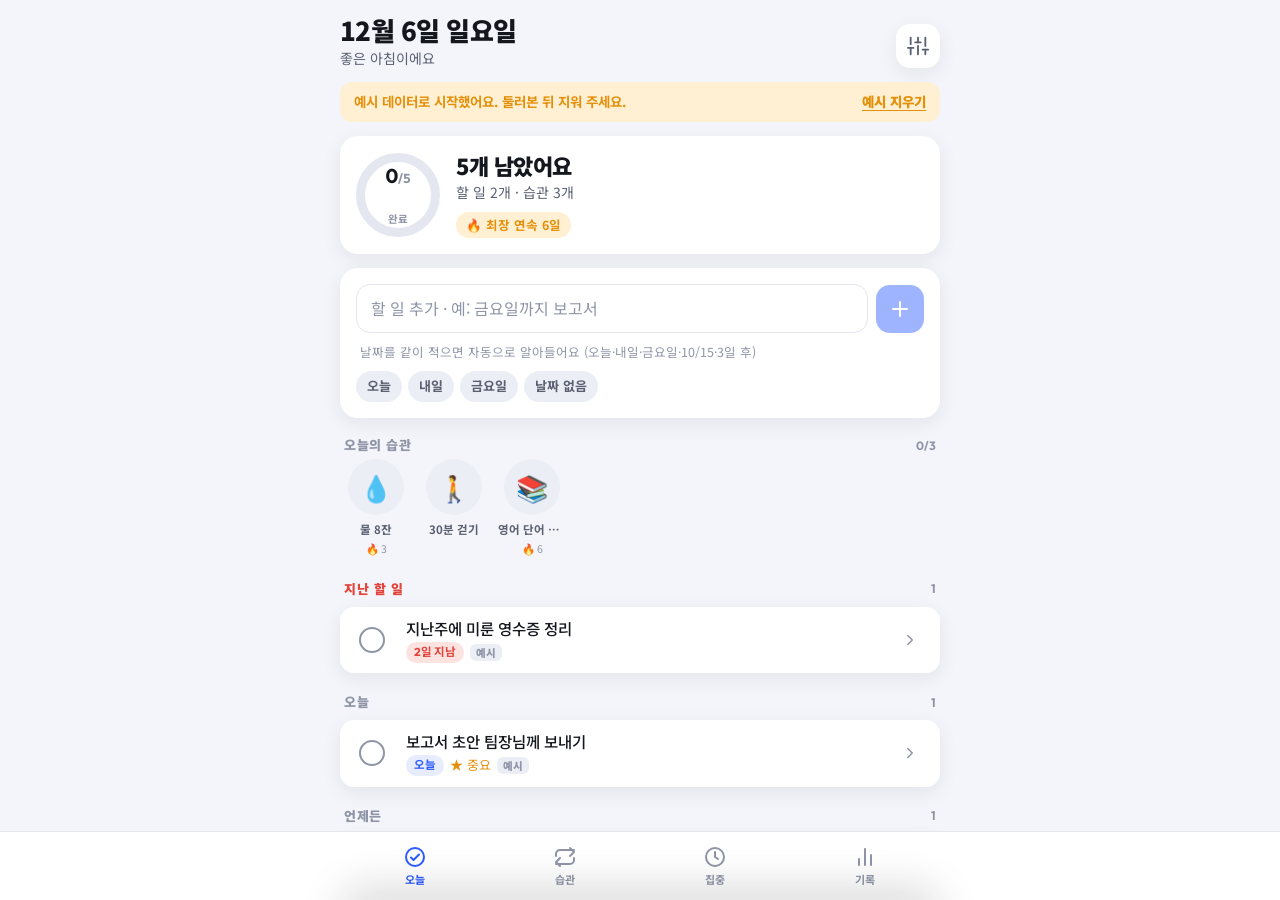
==== commit 988b01e5: "Tidy game-over grace, symmetric friction, and quick-date chip labels - 몽글몽글: the just-dropped blob n" ====
--- a/haru/index.html
+++ b/haru/index.html
@@ -320,7 +320,7 @@
         <div class="chips" id="composer-chips">
           <button class="chip" data-quick="today">오늘</button>
           <button class="chip" data-quick="tomorrow">내일</button>
-          <button class="chip" data-quick="week">이번 주 금요일</button>
+          <button class="chip" data-quick="week">금요일</button>
           <button class="chip" data-quick="none">날짜 없음</button>
         </div>
       </div>
@@ -722,7 +722,7 @@
   const wk = weekDays(t, S.settings.weekStart);
   const rate = hs.length ? Math.round(hs.reduce((n, h) => n + Math.min(1, habitWeekCount(h, t) / (h.goal || 7)), 0) / hs.length * 100) : 0;
   const best = hs.reduce((m, h) => Math.max(m, habitStreak(h, t)), 0);
-  const month = (() => { let c = 0, tot = 0; for (let i = 0; i < 30; i++) { const d = addDays(t, -i); for (const h of hs) { if (diffDays(d, ymd(new Date(h.createdAt || 0))) >= 0 || true) { tot++; if (h.log && h.log[d]) c++; } } } return tot ? Math.round(c / tot * 100) : 0; })();
+  const month = (() => { let c = 0, tot = 0; for (let i = 0; i < 30; i++) { const d = addDays(t, -i); for (const h of hs) { tot++; if (h.log && h.log[d]) c++; } } return tot ? Math.round(c / tot * 100) : 0; })();
   $('#habits-summary').innerHTML = hs.length ? `<div class="stat"><b class="num">${rate}<small>%</small></b><span>이번 주 달성</span></div><div class="stat"><b class="num">${best}<small>일</small></b><span>최장 연속 중</span></div><div class="stat"><b class="num">${month}<small>%</small></b><span>최근 30일</span></div>` : '';
   $('#habits-list').innerHTML = hs.length ? hs.map(h => {
     const wkc = habitWeekCount(h, t), goal = h.goal || 7, st = habitStreak(h, t);
@@ -831,7 +831,7 @@
   openSheet(`${sheetHead(x ? '할 일' : '새 할 일')}
     <div class="field"><label for="ts-title">내용</label><input class="input" id="ts-title" type="text" value="${esc(v.title)}" placeholder="무엇을 할까요?"></div>
     <div class="field"><label>날짜</label><div class="chips" id="ts-chips">
-      <button class="chip" data-d="" type="button">없음</button><button class="chip" data-d="${t}" type="button">오늘</button><button class="chip" data-d="${addDays(t, 1)}" type="button">내일</button><button class="chip" data-d="${nextWeekday(t, 5)}" type="button">이번 주 금요일</button><button class="chip" data-d="${addDays(weekStartOf(t, S.settings.weekStart), 7)}" type="button">다음 주</button></div>
+      <button class="chip" data-d="" type="button">없음</button><button class="chip" data-d="${t}" type="button">오늘</button><button class="chip" data-d="${addDays(t, 1)}" type="button">내일</button><button class="chip" data-d="${nextWeekday(t, 5)}" type="button">금요일</button><button class="chip" data-d="${addDays(weekStartOf(t, S.settings.weekStart), 7)}" type="button">다음 주</button></div>
       <input class="input" id="ts-due" type="date" value="${v.due || ''}" aria-label="날짜 직접 선택"></div>
     <div class="kv" style="border-top:0;padding:4px 0"><div><div class="k">★ 중요</div><div class="d">목록 위쪽에 표시돼요</div></div><button class="switch" id="ts-pri" role="switch" aria-checked="${!!v.priority}" aria-label="중요"></button></div>
     <div class="field"><label for="ts-note">메모</label><textarea class="input" id="ts-note" placeholder="링크, 준비물, 생각…">${esc(v.note || '')}</textarea></div>
